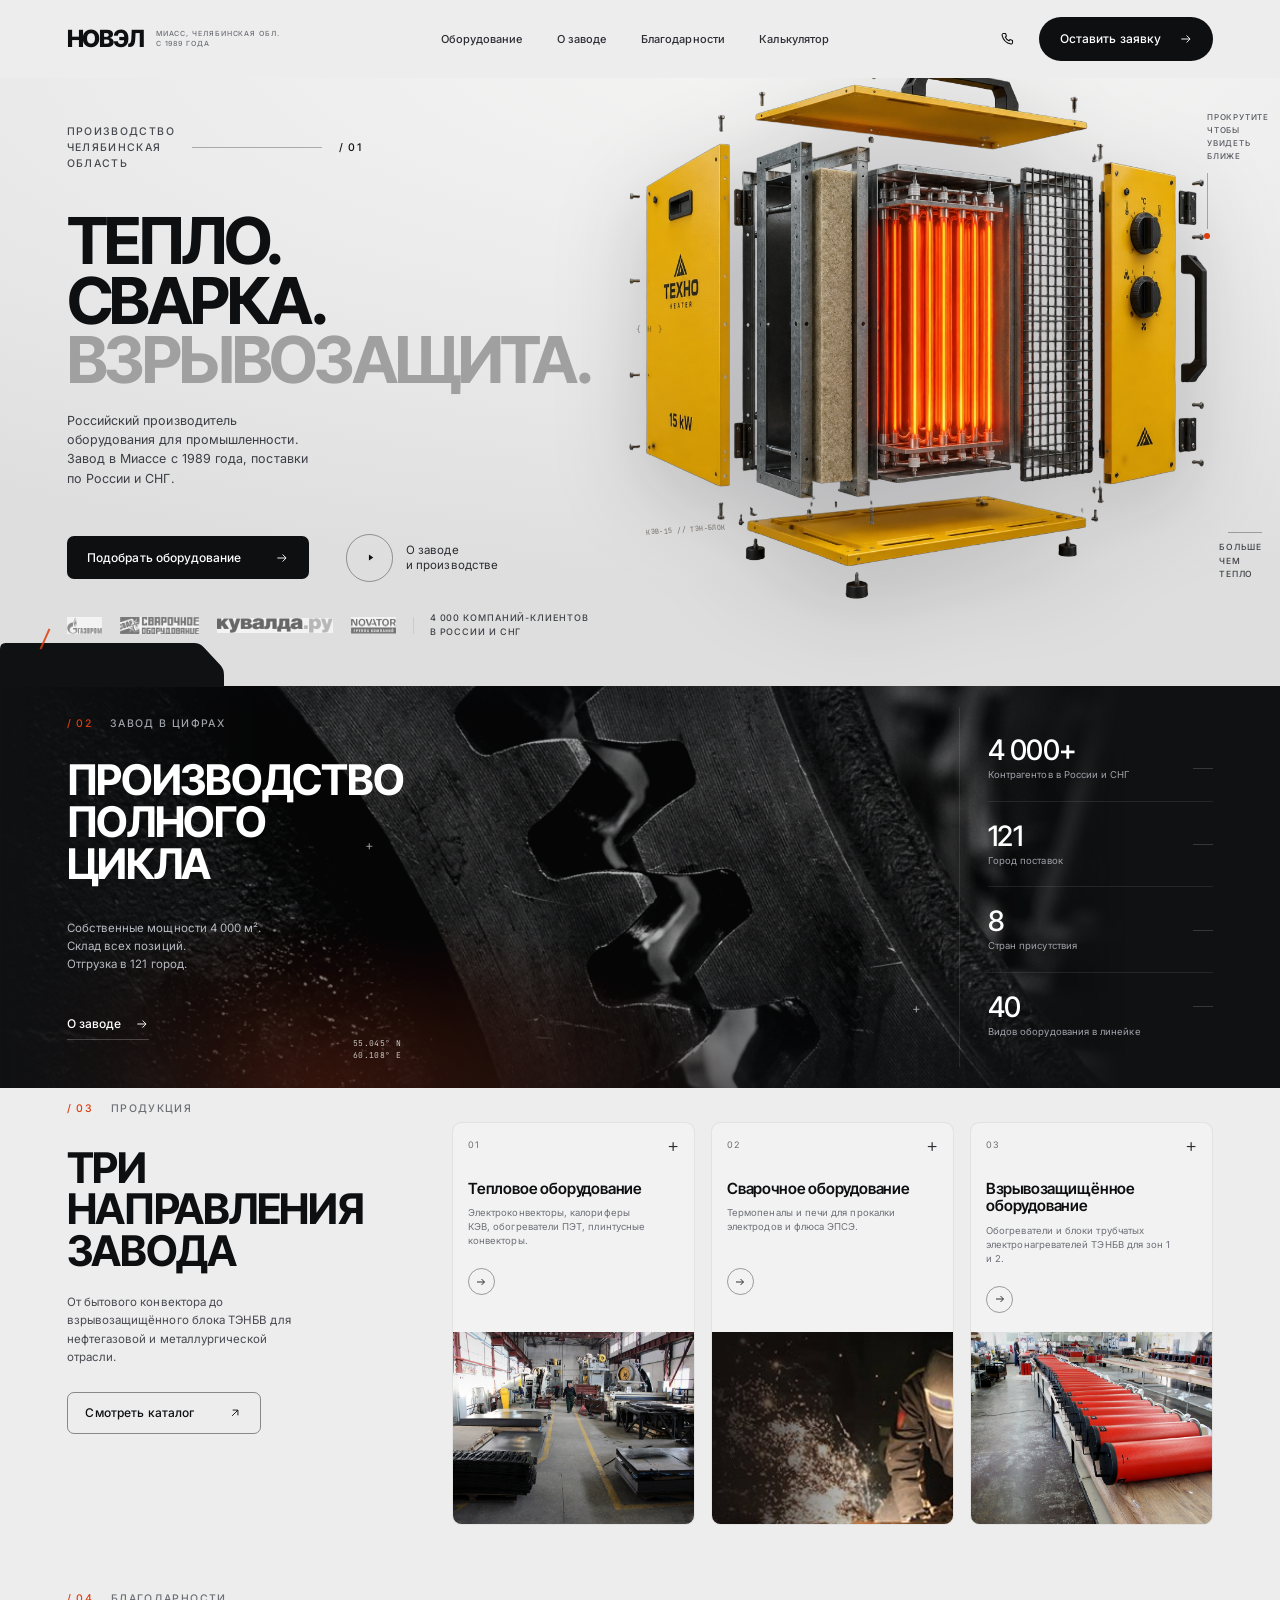
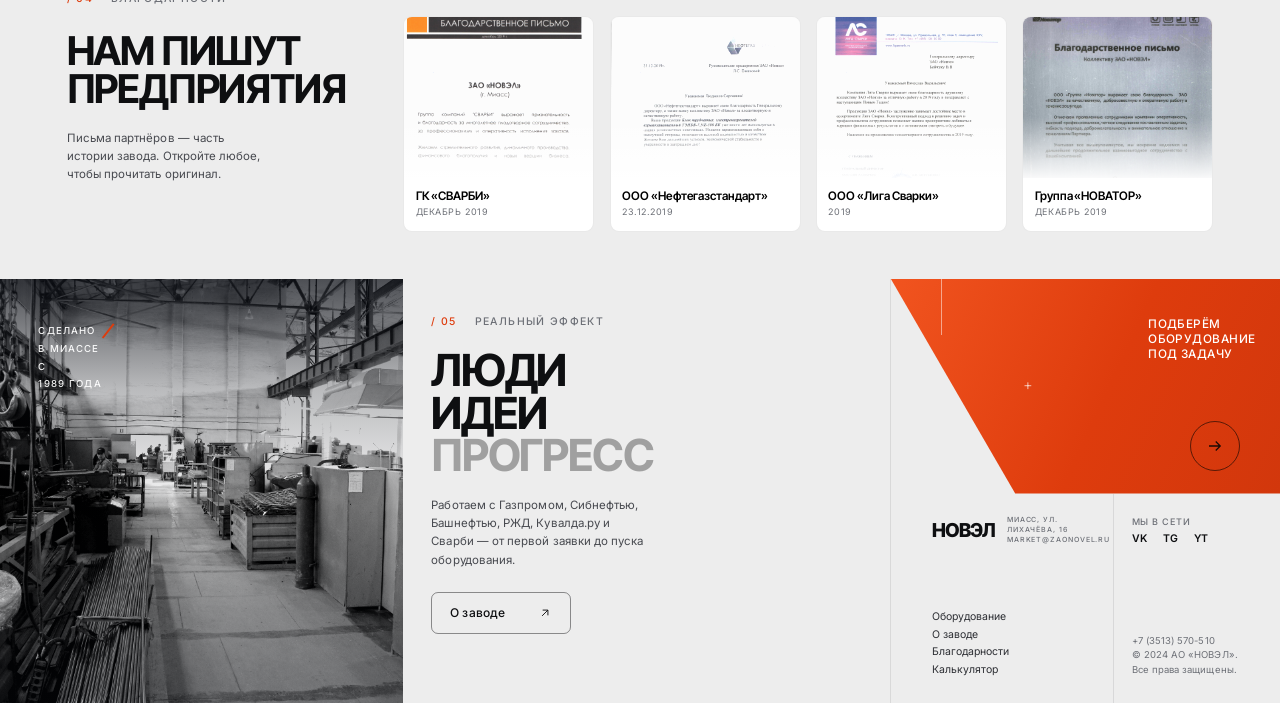
==== index.html @ c4c0f1ee "Редизайн главной страницы АО «НОВЭЛ» по референсу 2 - переверстана главная: герой, полоса «завод в ц" ====
<!DOCTYPE html>
<html lang="ru">
<head>
  <meta charset="UTF-8">
  <meta name="viewport" content="width=device-width, initial-scale=1">
  <title>АО «НОВЭЛ» — завод теплового, сварочного и взрывозащищённого оборудования | Миасс</title>
  <meta name="description" content="АО «НОВЭЛ» — российский производитель промышленного оборудования с 1989 года. Завод в Миассе, Челябинская область: электроконвекторы, калориферы КЭВ, обогреватели ПЭТ, термопеналы, печи ЭПСЭ, взрывозащищённые обогреватели и блоки ТЭНБВ.">
  <meta name="theme-color" content="#EDEDED">
  <link rel="preconnect" href="https://fonts.googleapis.com">
  <link rel="preconnect" href="https://fonts.gstatic.com" crossorigin>
  <link rel="stylesheet" href="assets/css/reset.css">
  <link rel="stylesheet" href="assets/css/index.css">
</head>
<body class="page">

  <a class="skip" href="#main">Перейти к содержанию</a>

  <!-- ============ HEADER ============ -->
  <header class="hdr">
    <div class="hdr__inner shell">
      <a class="brand" href="index.html" aria-label="НОВЭЛ — на главную">
        <span class="brand__mark">НОВЭЛ</span>
        <span class="brand__sub">Миасс, Челябинская обл.<br>с 1989 года</span>
      </a>

      <nav class="hdr__nav" aria-label="Основная навигация">
        <a href="#solutions">Оборудование</a>
        <a href="about.html">О заводе</a>
        <a href="#reviews">Благодарности</a>
        <a href="calc.html">Калькулятор</a>
      </nav>

      <div class="hdr__right">
        <a class="icon-btn" href="tel:+73513570510" aria-label="Позвонить на завод">
          <svg viewBox="0 0 24 24" aria-hidden="true">
            <path d="M6.3 3.6h2.9l1.4 3.7-1.8 1.3a10.6 10.6 0 0 0 5.3 5.3l1.3-1.8 3.7 1.4v2.9a2 2 0 0 1-2.2 2A16.4 16.4 0 0 1 4.3 5.8a2 2 0 0 1 2-2.2Z"/>
          </svg>
        </a>
        <button class="btn btn--dark btn--pill" type="button" data-modal-open>
          <span>Оставить заявку</span>
          <svg class="ico-arrow" viewBox="0 0 24 24" aria-hidden="true"><path d="M4 12h14.5M13 6l6 6-6 6"/></svg>
        </button>
      </div>
    </div>
  </header>

  <main id="main">

    <!-- ============ 01 / HERO ============ -->
    <section class="hero" aria-labelledby="hero-title">
      <div class="hero__inner shell">

        <div class="hero__copy">
          <div class="hero__meta">
            <p class="eyebrow hero__meta-label">Производство<br>Челябинская<br>область</p>
            <span class="hero__meta-rule" aria-hidden="true"></span>
            <span class="idx">/ 01</span>
          </div>

          <h1 class="hero__title" id="hero-title">
            <span class="hero__line">Тепло.</span>
            <span class="hero__line">Сварка.</span>
            <span class="hero__line hero__line--dim">Взрывозащита.</span>
          </h1>

          <p class="hero__lead">
            Российский производитель оборудования для промышленности.
            Завод в Миассе с 1989 года, поставки по России и СНГ.
          </p>

          <div class="hero__actions">
            <button class="btn btn--dark" type="button" data-modal-open>
              <span>Подобрать оборудование</span>
              <svg class="ico-arrow" viewBox="0 0 24 24" aria-hidden="true"><path d="M4 12h14.5M13 6l6 6-6 6"/></svg>
            </button>

            <a class="play" href="about.html">
              <span class="play__circle" aria-hidden="true">
                <svg viewBox="0 0 24 24"><path d="M9.5 7.2 16.4 12l-6.9 4.8Z"/></svg>
              </span>
              <span class="play__label">О заводе<br>и производстве</span>
            </a>
          </div>

          <div class="hero__trust">
            <div class="hero__logos" aria-hidden="true">
              <img src="assets/img/real/logo-gazprom.png" alt="" loading="lazy">
              <img src="assets/img/real/logo-svarbi.png" alt="" loading="lazy">
              <img src="assets/img/real/logo-kuvalda.png" alt="" loading="lazy">
              <img src="assets/img/real/logo-novator.png" alt="" loading="lazy">
            </div>
            <p class="hero__trust-txt">
              4 000 компаний-клиентов<br>в России и СНГ
            </p>
          </div>
        </div>

        <div class="hero__visual">
          <div class="hero__unit">
            <img class="hero__heater" src="assets/img/hero-heater-exploded.png" width="1024" height="1024"
                 alt="Взрыв-схема промышленного электрокалорифера НОВЭЛ: корпус, изоляция, блок ТЭНов и панель управления">
            <span class="hero__tag" aria-hidden="true">КЭВ-15 // ТЭН-БЛОК</span>
            <span class="hero__brace" aria-hidden="true">{ Н }</span>
          </div>
        </div>

      </div>

      <div class="hero__scroll" aria-hidden="true">
        <span class="hero__scroll-txt">Прокрутите<br>чтобы<br>увидеть<br>ближе</span>
        <span class="hero__scroll-line"></span>
        <span class="hero__scroll-dot"></span>
      </div>

      <div class="hero__more" aria-hidden="true">
        <span class="hero__more-rule"></span>
        <span>Больше<br>чем<br>тепло</span>
      </div>
    </section>

    <!-- ============ 02 / FOCUS ============ -->
    <section class="focus" id="focus" aria-labelledby="focus-title">
      <div class="focus__bg" aria-hidden="true"></div>

      <span class="focus__tab" aria-hidden="true">
        <svg viewBox="0 0 240 44" preserveAspectRatio="none">
          <path d="M0 44 V6 Q0 0 6 0 H208 Q214 0 218 4 L236 22 Q240 26 240 32 V44 Z"/>
        </svg>
      </span>

      <span class="focus__blip" aria-hidden="true"></span>

      <div class="focus__grid">
        <div class="focus__copy">
          <p class="kicker">
            <span class="idx idx--accent">/ 02</span>
            <span class="eyebrow eyebrow--dark">Завод в цифрах</span>
          </p>

          <h2 class="focus__title" id="focus-title">
            Производство<br>полного<br>цикла
          </h2>

          <p class="focus__lead">
            Собственные мощности 4 000 м².<br>
            Склад всех позиций.<br>
            Отгрузка в 121 город.
          </p>

          <a class="link-arrow" href="about.html">
            О заводе
            <svg class="ico-arrow" viewBox="0 0 24 24" aria-hidden="true"><path d="M4 12h14.5M13 6l6 6-6 6"/></svg>
          </a>
        </div>

        <div class="focus__stage">
          <span class="focus__coords">55.045° N<br>60.108° E</span>
          <span class="focus__cross focus__cross--a" aria-hidden="true">+</span>
          <span class="focus__cross focus__cross--b" aria-hidden="true">+</span>
        </div>

        <div class="focus__metrics">
          <div class="focus__metric">
            <span class="focus__num">4 000+</span>
            <span class="focus__lbl">Контрагентов в России и СНГ</span>
          </div>
          <div class="focus__metric">
            <span class="focus__num">121</span>
            <span class="focus__lbl">Город поставок</span>
          </div>
          <div class="focus__metric">
            <span class="focus__num">8</span>
            <span class="focus__lbl">Стран присутствия</span>
          </div>
          <div class="focus__metric">
            <span class="focus__num">40</span>
            <span class="focus__lbl">Видов оборудования в линейке</span>
          </div>
        </div>
      </div>
    </section>

    <!-- ============ 03 / SOLUTIONS ============ -->
    <section class="sol" id="solutions" aria-labelledby="sol-title">
      <div class="sol__grid shell">

        <div class="sol__head">
          <p class="kicker">
            <span class="idx idx--accent">/ 03</span>
            <span class="eyebrow">Продукция</span>
          </p>

          <h2 class="sol__title" id="sol-title">
            Три<br>направления<br>завода
          </h2>

          <p class="sol__lead">
            От бытового конвектора до взрывозащищённого блока ТЭНБВ
            для нефтегазовой и металлургической отрасли.
          </p>

          <a class="btn btn--outline" href="https://zaonovel.ru/catalog/" target="_blank" rel="noopener">
            <span>Смотреть каталог</span>
            <svg class="ico-arrow" viewBox="0 0 24 24" aria-hidden="true"><path d="M7 17 17 7M8 7h9v9"/></svg>
          </a>
        </div>

        <div class="sol__cards">

          <article class="card">
            <div class="card__body">
              <div class="card__top">
                <span class="card__num">01</span>
                <span class="card__plus" aria-hidden="true">+</span>
              </div>
              <h3 class="card__title">Тепловое оборудование</h3>
              <p class="card__desc">Электроконвекторы, калориферы КЭВ, обогреватели ПЭТ, плинтусные конвекторы.</p>
              <a class="card__go" href="https://zaonovel.ru/catalog/teplovoe-oborudovanie/" target="_blank" rel="noopener" aria-label="Тепловое оборудование в каталоге">
                <svg viewBox="0 0 24 24" aria-hidden="true"><path d="M4 12h14.5M13 6l6 6-6 6"/></svg>
              </a>
            </div>
            <div class="card__media">
              <img src="assets/img/real/plant-1.jpg" alt="Прессовый участок завода НОВЭЛ" loading="lazy">
            </div>
          </article>

          <article class="card">
            <div class="card__body">
              <div class="card__top">
                <span class="card__num">02</span>
                <span class="card__plus" aria-hidden="true">+</span>
              </div>
              <h3 class="card__title">Сварочное оборудование</h3>
              <p class="card__desc">Термопеналы и печи для прокалки электродов и флюса ЭПСЭ.</p>
              <a class="card__go" href="https://zaonovel.ru/catalog/svarochnoe-oborudovanie/" target="_blank" rel="noopener" aria-label="Сварочное оборудование в каталоге">
                <svg viewBox="0 0 24 24" aria-hidden="true"><path d="M4 12h14.5M13 6l6 6-6 6"/></svg>
              </a>
            </div>
            <div class="card__media">
              <img src="assets/img/real/cat-svarka.jpg" alt="Сварщик за работой — оборудование НОВЭЛ для сварочных участков" loading="lazy">
            </div>
          </article>

          <article class="card">
            <div class="card__body">
              <div class="card__top">
                <span class="card__num">03</span>
                <span class="card__plus" aria-hidden="true">+</span>
              </div>
              <h3 class="card__title">Взрывозащищённое оборудование</h3>
              <p class="card__desc">Обогреватели и блоки трубчатых электронагревателей ТЭНБВ для зон 1 и 2.</p>
              <a class="card__go" href="https://zaonovel.ru/catalog/vzryvozashchishchennoe-oborudovanie/" target="_blank" rel="noopener" aria-label="Взрывозащищённое оборудование в каталоге">
                <svg viewBox="0 0 24 24" aria-hidden="true"><path d="M4 12h14.5M13 6l6 6-6 6"/></svg>
              </a>
            </div>
            <div class="card__media">
              <img src="assets/img/real/plant-3.jpg" alt="Взрывозащищённые обогреватели НОВЭЛ на сборочном участке" loading="lazy">
            </div>
          </article>

        </div>
      </div>
    </section>

    <!-- ============ 04 / REVIEWS ============ -->
    <section class="rev" id="reviews" aria-labelledby="rev-title">
      <div class="rev__grid shell">

        <div class="rev__head">
          <p class="kicker">
            <span class="idx idx--accent">/ 04</span>
            <span class="eyebrow">Благодарности</span>
          </p>

          <h2 class="rev__title" id="rev-title">
            Нам пишут<br>предприятия
          </h2>

          <p class="rev__lead">
            Письма партнёров — часть истории завода.
            Откройте любое, чтобы прочитать оригинал.
          </p>
        </div>

        <div class="rev__list">

          <button class="letter" type="button"
                  data-lightbox="assets/img/real/letter-1.jpg"
                  data-caption="ГК «СВАРБИ» · декабрь 2019">
            <span class="letter__media">
              <img src="assets/img/real/letter-1.jpg" alt="Благодарственное письмо ГК «СВАРБИ» заводу НОВЭЛ" loading="lazy">
            </span>
            <span class="letter__cap">
              <span class="letter__org">ГК «СВАРБИ»</span>
              <span class="letter__date">декабрь 2019</span>
            </span>
          </button>

          <button class="letter" type="button"
                  data-lightbox="assets/img/real/letter-2.jpg"
                  data-caption="ООО «Нефтегазстандарт» · 23.12.2019">
            <span class="letter__media">
              <img src="assets/img/real/letter-2.jpg" alt="Благодарственное письмо ООО «Нефтегазстандарт» заводу НОВЭЛ" loading="lazy">
            </span>
            <span class="letter__cap">
              <span class="letter__org">ООО «Нефтегазстандарт»</span>
              <span class="letter__date">23.12.2019</span>
            </span>
          </button>

          <button class="letter" type="button"
                  data-lightbox="assets/img/real/letter-3.jpg"
                  data-caption="ООО «Лига Сварки» · 2019">
            <span class="letter__media">
              <img src="assets/img/real/letter-3.jpg" alt="Благодарственное письмо ООО «Лига Сварки» заводу НОВЭЛ" loading="lazy">
            </span>
            <span class="letter__cap">
              <span class="letter__org">ООО «Лига Сварки»</span>
              <span class="letter__date">2019</span>
            </span>
          </button>

          <button class="letter" type="button"
                  data-lightbox="assets/img/real/letter-4.jpg"
                  data-caption="Группа «НОВАТОР» · декабрь 2019">
            <span class="letter__media">
              <img src="assets/img/real/letter-4.jpg" alt="Благодарственное письмо группы «НОВАТОР» заводу НОВЭЛ" loading="lazy">
            </span>
            <span class="letter__cap">
              <span class="letter__org">Группа «НОВАТОР»</span>
              <span class="letter__date">декабрь 2019</span>
            </span>
          </button>

        </div>
      </div>
    </section>

    <!-- ============ 05 / CLOSING + FOOTER ============ -->
    <section class="close" id="contacts" aria-labelledby="close-title">
      <div class="close__grid">

        <figure class="close__media">
          <img src="assets/img/real/plant-5.jpg" alt="Производственный цех завода НОВЭЛ в Миассе" loading="lazy">
          <figcaption class="close__cap">
            <span class="close__cap-l1">Сделано</span><br>
            в Миассе<br>
            с<br>
            1989 года
          </figcaption>
        </figure>

        <div class="close__cta">
          <p class="kicker">
            <span class="idx idx--accent">/ 05</span>
            <span class="eyebrow">Реальный эффект</span>
          </p>

          <h2 class="close__title" id="close-title">
            Люди<br>идеи<br><span class="is-dim">прогресс</span>
          </h2>

          <p class="close__lead">
            Работаем с Газпромом, Сибнефтью, Башнефтью,
            РЖД, Кувалда.ру и Сварби — от первой заявки
            до пуска оборудования.
          </p>

          <a class="btn btn--outline" href="about.html">
            <span>О заводе</span>
            <svg class="ico-arrow" viewBox="0 0 24 24" aria-hidden="true"><path d="M7 17 17 7M8 7h9v9"/></svg>
          </a>
        </div>

        <div class="close__side">
          <div class="close__red">
            <span class="close__hair" aria-hidden="true"></span>
            <span class="close__cross" aria-hidden="true">+</span>
            <p class="close__red-title">Подберём<br>оборудование<br>под задачу</p>
            <button class="close__red-btn" type="button" data-modal-open aria-label="Оставить заявку">
              <svg viewBox="0 0 24 24" aria-hidden="true"><path d="M4 12h14.5M13 6l6 6-6 6"/></svg>
            </button>
          </div>

          <footer class="foot">
            <div class="foot__brand">
              <a class="brand brand--foot" href="index.html">
                <span class="brand__mark">НОВЭЛ</span>
                <span class="brand__sub">Миасс, ул. Лихачёва, 16<br>market@zaonovel.ru</span>
              </a>
              <nav class="foot__nav" aria-label="Навигация в подвале">
                <a href="#solutions">Оборудование</a>
                <a href="about.html">О заводе</a>
                <a href="#reviews">Благодарности</a>
                <a href="calc.html">Калькулятор</a>
              </nav>
            </div>

            <div class="foot__side">
              <div>
                <p class="foot__label">Мы в сети</p>
                <div class="foot__socials">
                  <a href="https://vk.com" target="_blank" rel="noopener">VK</a>
                  <a href="https://t.me" target="_blank" rel="noopener">TG</a>
                  <a href="https://youtube.com" target="_blank" rel="noopener">YT</a>
                </div>
              </div>
              <p class="foot__copy">
                <a href="tel:+73513570510">+7 (3513) 570-510</a><br>
                © 2024 АО «НОВЭЛ».<br>Все права защищены.
              </p>
            </div>
          </footer>
        </div>

      </div>
    </section>

  </main>

  <!-- ============ ЗАЯВКА ============ -->
  <div class="modal" id="modal" role="dialog" aria-modal="true" aria-labelledby="modal-title" hidden>
    <div class="modal__backdrop" data-modal-close></div>

    <div class="modal__box" role="document">
      <button class="modal__close" type="button" data-modal-close aria-label="Закрыть">
        <svg viewBox="0 0 24 24" aria-hidden="true"><path d="M6 6l12 12M18 6 6 18"/></svg>
      </button>

      <div class="modal__head">
        <p class="kicker">
          <span class="idx idx--accent">/ 06</span>
          <span class="eyebrow">Заявка</span>
        </p>
        <h2 class="modal__title" id="modal-title">Расчёт под вашу задачу</h2>
        <p class="modal__desc">Инженер завода свяжется с вами в течение рабочего дня и согласует спецификацию.</p>
      </div>

      <form class="modal__form" id="leadForm" action="https://formspree.io/f/xbjngpzp" method="POST">
        <label class="field">
          <span class="field__lbl">Имя *</span>
          <input class="field__input" type="text" name="name" placeholder="Константин" required>
        </label>

        <label class="field">
          <span class="field__lbl">Телефон *</span>
          <input class="field__input" type="tel" name="phone" placeholder="+7 (___) ___-__-__" required>
        </label>

        <label class="field">
          <span class="field__lbl">Организация</span>
          <input class="field__input" type="text" name="company" placeholder="ООО «ПромКомплект»">
        </label>

        <label class="field field--wide">
          <span class="field__lbl">Задача</span>
          <textarea class="field__input" name="message" rows="2" placeholder="Маркировка, мощность, условия эксплуатации"></textarea>
        </label>

        <div class="modal__foot">
          <button class="btn btn--dark" type="submit">
            <span>Отправить заявку</span>
            <svg class="ico-arrow" viewBox="0 0 24 24" aria-hidden="true"><path d="M4 12h14.5M13 6l6 6-6 6"/></svg>
          </button>
          <p class="modal__note">Нажимая кнопку, вы соглашаетесь с обработкой персональных данных.</p>
        </div>
      </form>
    </div>
  </div>

  <!-- ============ ПРОСМОТР ПИСЬМА ============ -->
  <div class="lightbox" id="lightbox" role="dialog" aria-modal="true" aria-label="Благодарственное письмо" hidden>
    <div class="lightbox__backdrop" data-lightbox-close></div>
    <figure class="lightbox__box">
      <button class="lightbox__close" type="button" data-lightbox-close aria-label="Закрыть">
        <svg viewBox="0 0 24 24" aria-hidden="true"><path d="M6 6l12 12M18 6 6 18"/></svg>
      </button>
      <img class="lightbox__img" id="lightboxImg" src="" alt="Благодарственное письмо заводу НОВЭЛ">
      <figcaption class="lightbox__cap" id="lightboxCap"></figcaption>
    </figure>
  </div>

  <script src="assets/js/home.js" defer></script>
</body>
</html>
---- assets/css/index.css ----
@import url('https://fonts.googleapis.com/css2?family=Inter+Tight:wght@400;500;600;700;800&family=Inter:wght@400;500;600&family=JetBrains+Mono:wght@400;500&display=swap');

/* ============================================================
   НОВЭЛ — главная страница
   Визуальная система по референсу 2 (ASC Technology Solutions):
   светлый лист #EDEDED, чёрные архитектурные заголовки,
   алый #DE3C0D, тёмная полоса фокуса, тросы через первый экран.
   ============================================================ */

:root {
  /* Поверхности */
  --paper: #EDEDED;
  --paper-2: #E4E4E4;
  --card: #F7F7F7;
  --dark: #101113;
  --dark-2: #16181C;
  --white: #FFFFFF;

  /* Чернила и акцент */
  --ink: #0E0F11;
  --ink-2: #2C2E33;
  --ink-3: #47494F;
  --accent: #DE3C0D;
  --accent-2: #F1541F;

  --muted: #6D7077;
  --muted-2: #9C9FA5;
  --dim: #A0A0A0;

  /* Линии */
  --line: rgba(14, 15, 17, 0.16);
  --line-soft: rgba(14, 15, 17, 0.09);
  --line-dark: rgba(255, 255, 255, 0.16);
  --line-dark-soft: rgba(255, 255, 255, 0.09);

  /* Шрифты */
  --f-display: 'Inter Tight', 'Inter', system-ui, sans-serif;
  --f-body: 'Inter', system-ui, sans-serif;
  --f-mono: 'JetBrains Mono', ui-monospace, monospace;

  /* Сетка */
  --pad: clamp(18px, 5.2vw, 88px);
  --hdr-h: clamp(64px, 6.1vw, 92px);
  --ease: cubic-bezier(0.22, 0.8, 0.24, 1);
}

/* ---------- База ---------- */
html {
  -webkit-text-size-adjust: 100%;
  scroll-behavior: smooth;
}

body.page {
  background: var(--paper);
  color: var(--ink);
  font-family: var(--f-body);
  font-size: clamp(13px, 0.95vw, 14.5px);
  line-height: 1.5;
  letter-spacing: 0.005em;
  -webkit-font-smoothing: antialiased;
  -moz-osx-font-smoothing: grayscale;
  overflow-x: hidden;
}

::selection {
  background: var(--accent);
  color: #fff;
}

.shell {
  width: 100%;
  padding-inline: var(--pad);
}

.skip {
  position: absolute;
  left: -9999px;
  top: 0;
  background: var(--ink);
  color: #fff;
  padding: 10px 16px;
  z-index: 999;
}

.skip:focus {
  left: 8px;
  top: 8px;
}

:focus-visible {
  outline: 2px solid var(--accent);
  outline-offset: 3px;
}

/* ---------- Типографика ---------- */
.eyebrow {
  font-family: var(--f-body);
  font-size: clamp(10px, 0.82vw, 12px);
  font-weight: 500;
  letter-spacing: 0.13em;
  text-transform: uppercase;
  line-height: 1.5;
  color: var(--muted);
}

.eyebrow--dark {
  color: #9EA2A9;
}

.idx {
  font-family: var(--f-body);
  font-size: clamp(10px, 0.82vw, 12px);
  font-weight: 500;
  letter-spacing: 0.13em;
  color: var(--ink);
}

.idx--accent {
  color: var(--accent);
}

.kicker {
  display: flex;
  align-items: baseline;
  gap: clamp(10px, 1.4vw, 22px);
}

.is-dim {
  color: var(--dim);
}

/* Стрелки и иконки */
.ico-arrow {
  width: 14px;
  height: 14px;
  fill: none;
  stroke: currentColor;
  stroke-width: 1.6;
  stroke-linecap: butt;
  stroke-linejoin: miter;
  flex: none;
  transition: transform 0.4s var(--ease);
}

/* ---------- Кнопки ---------- */
.btn {
  display: inline-flex;
  align-items: center;
  justify-content: space-between;
  gap: clamp(16px, 2.6vw, 44px);
  padding: clamp(13px, 1.06vw, 16px) clamp(17px, 1.5vw, 23px);
  font-family: var(--f-body);
  font-size: clamp(12px, 0.88vw, 13px);
  font-weight: 500;
  letter-spacing: 0.01em;
  line-height: 1;
  border-radius: 7px;
  border: 1px solid transparent;
  background: transparent;
  color: var(--ink);
  cursor: pointer;
  text-align: left;
  transition: background-color 0.3s var(--ease), color 0.3s var(--ease),
              border-color 0.3s var(--ease);
}

.btn--dark {
  background: var(--ink);
  color: #fff;
}

.btn--dark:hover {
  background: var(--accent);
}

.btn--dark:hover .ico-arrow,
.btn--outline:hover .ico-arrow {
  transform: translateX(4px);
}

.btn--pill {
  border-radius: 999px;
  gap: clamp(12px, 1.4vw, 22px);
}

.btn--outline {
  border-color: rgba(14, 15, 17, 0.45);
  border-radius: 7px;
  padding: clamp(12px, 1vw, 15px) clamp(16px, 1.4vw, 21px);
}

.btn--outline:hover {
  background: var(--ink);
  border-color: var(--ink);
  color: #fff;
}

.btn--outline:hover .ico-arrow {
  transform: translate(3px, -3px);
}

.link-arrow {
  display: inline-flex;
  align-items: center;
  gap: 14px;
  font-size: clamp(12px, 0.88vw, 13px);
  font-weight: 500;
  color: #fff;
  border-bottom: 1px solid rgba(255, 255, 255, 0.22);
  padding-bottom: 6px;
  transition: border-color 0.3s var(--ease);
}

.link-arrow:hover {
  border-color: #fff;
}

.link-arrow:hover .ico-arrow {
  transform: translateX(4px);
}

/* ============================================================
   HEADER
   ============================================================ */
.hdr {
  position: relative;
  z-index: 40;
  height: var(--hdr-h);
  display: flex;
  align-items: center;
}

.hdr__inner {
  display: flex;
  align-items: center;
  justify-content: space-between;
  gap: 24px;
}

.brand {
  display: flex;
  align-items: center;
  gap: clamp(10px, 0.9vw, 14px);
  flex: none;
}

.brand__mark {
  font-family: var(--f-display);
  font-weight: 800;
  font-size: clamp(21px, 1.85vw, 27px);
  letter-spacing: -0.045em;
  line-height: 0.85;
  color: var(--ink);
}

.brand__sub {
  font-size: clamp(7px, 0.55vw, 8px);
  font-weight: 500;
  letter-spacing: 0.13em;
  line-height: 1.4;
  text-transform: uppercase;
  color: var(--muted);
  max-width: 152px;
}

.hdr__nav {
  display: flex;
  align-items: center;
  gap: clamp(16px, 2.7vw, 40px);
  font-size: clamp(11px, 0.83vw, 12.5px);
  font-weight: 500;
  color: var(--ink-2);
  letter-spacing: 0.005em;
}

.hdr__nav a {
  position: relative;
  padding-block: 6px;
}

.hdr__nav a::after {
  content: '';
  position: absolute;
  left: 0;
  right: 0;
  bottom: 0;
  height: 1px;
  background: var(--ink);
  transform: scaleX(0);
  transform-origin: left;
  transition: transform 0.4s var(--ease);
}

.hdr__nav a:hover::after {
  transform: scaleX(1);
}

.hdr__right {
  display: flex;
  align-items: center;
  gap: clamp(10px, 1.2vw, 18px);
  flex: none;
}

.icon-btn {
  width: 34px;
  height: 34px;
  display: grid;
  place-items: center;
  border-radius: 50%;
  color: var(--ink);
  transition: background-color 0.3s var(--ease);
}

.icon-btn:hover {
  background: rgba(14, 15, 17, 0.06);
}

.icon-btn svg {
  width: 17px;
  height: 17px;
  fill: none;
  stroke: currentColor;
  stroke-width: 1.5;
  stroke-linejoin: round;
}

/* ============================================================
   01 / HERO
   ============================================================ */
.hero {
  position: relative;
  isolation: isolate;
  overflow: hidden;
  padding-bottom: clamp(28px, 3.6vw, 56px);
  background:
    radial-gradient(120% 92% at 66% -8%, #F5F5F4 0%, #EFEFEF 34%, #E7E7E7 68%, #DEDEDE 100%);
}

.hero__inner {
  position: relative;
  display: grid;
  grid-template-columns: minmax(0, 1.08fr) minmax(0, 0.92fr);
  align-items: start;
  z-index: 2;
}

/* — копирайт — */
.hero__copy {
  position: relative;
  z-index: 5;
  padding-top: clamp(22px, 3.6vw, 56px);
}

.hero__meta {
  display: flex;
  align-items: center;
  gap: clamp(12px, 1.3vw, 20px);
}

.hero__meta-label {
  color: var(--ink-3);
}

.hero__meta-rule {
  display: block;
  width: clamp(70px, 10.2vw, 152px);
  height: 1px;
  background: rgba(14, 15, 17, 0.3);
}

.hero__title {
  margin-top: clamp(20px, 3.1vw, 48px);
  font-family: var(--f-display);
  font-weight: 700;
  font-size: clamp(31px, 5.05vw, 76px);
  line-height: 0.92;
  letter-spacing: -0.05em;
  text-transform: uppercase;
  color: var(--ink);
}

.hero__line {
  display: block;
  white-space: nowrap;
}

.hero__line--dim {
  color: var(--dim);
}

.hero__lead {
  margin-top: clamp(14px, 1.65vw, 26px);
  max-width: 32ch;
  font-size: clamp(12.5px, 0.92vw, 14px);
  line-height: 1.55;
  color: #3B3E44;
}

.hero__actions {
  margin-top: clamp(22px, 3.6vw, 55px);
  display: flex;
  align-items: center;
  gap: clamp(18px, 2.9vw, 44px);
  flex-wrap: wrap;
}

.play {
  display: flex;
  align-items: center;
  gap: clamp(10px, 1vw, 15px);
  font-size: clamp(11.5px, 0.85vw, 12.5px);
  line-height: 1.3;
  color: #2A2C31;
}

.play__circle {
  width: clamp(42px, 3.7vw, 55px);
  height: clamp(42px, 3.7vw, 55px);
  border-radius: 50%;
  border: 1px solid rgba(14, 15, 17, 0.38);
  display: grid;
  place-items: center;
  transition: background-color 0.3s var(--ease), border-color 0.3s var(--ease);
}

.play__circle svg {
  width: 15px;
  height: 15px;
  fill: var(--ink);
  stroke: none;
  margin-left: 2px;
  transition: fill 0.3s var(--ease);
}

.play:hover .play__circle {
  background: var(--ink);
  border-color: var(--ink);
}

.play:hover .play__circle svg {
  fill: #fff;
}

.hero__trust {
  margin-top: clamp(16px, 2.3vw, 35px);
  display: flex;
  align-items: center;
  gap: clamp(12px, 1.2vw, 18px);
}

.hero__logos {
  display: flex;
  align-items: center;
  gap: clamp(10px, 1.4vw, 22px);
  padding-right: clamp(10px, 1.4vw, 20px);
  border-right: 1px solid var(--line-soft);
}

.hero__logos img {
  height: clamp(14px, 1.35vw, 21px);
  width: auto;
  max-width: 116px;
  object-fit: contain;
  object-position: left center;
  filter: grayscale(1) contrast(1.12);
  opacity: 0.66;
  transition: opacity 0.3s var(--ease);
}

.hero__trust:hover .hero__logos img {
  opacity: 0.85;
}

.hero__trust-txt {
  font-size: clamp(9px, 0.68vw, 10.5px);
  font-weight: 500;
  letter-spacing: 0.1em;
  line-height: 1.6;
  text-transform: uppercase;
  color: #3F4247;
}

/* — визуал — */
.hero__visual {
  position: relative;
  z-index: 2;
  display: flex;
  justify-content: flex-end;
}

.hero__unit {
  position: relative;
  flex: none;
  width: min(112%, 700px);
  margin-top: clamp(-38px, -2.6vw, -12px);
  margin-right: 0;
}

.hero__heater {
  width: 100%;
  height: auto;
  filter: drop-shadow(0 26px 44px rgba(22, 24, 30, 0.22));
}

.hero__tag {
  position: absolute;
  left: 4%;
  bottom: 17%;
  transform: rotate(-4deg);
  font-family: var(--f-mono);
  font-size: clamp(7px, 0.55vw, 8.5px);
  letter-spacing: 0.06em;
  color: rgba(38, 26, 12, 0.55);
  white-space: nowrap;
}

.hero__brace {
  position: absolute;
  left: 2.2%;
  top: 47%;
  font-family: var(--f-mono);
  font-size: clamp(8px, 0.62vw, 9.5px);
  letter-spacing: 0.08em;
  color: rgba(38, 26, 12, 0.45);
}

/* — боковые подписи — */
.hero__scroll {
  position: absolute;
  right: clamp(8px, 1.4vw, 26px);
  top: clamp(18px, 2.6vw, 40px);
  z-index: 6;
  font-size: clamp(8px, 0.62vw, 9.5px);
  font-weight: 500;
  letter-spacing: 0.1em;
  line-height: 1.6;
  text-transform: uppercase;
  color: #585B61;
}

.hero__scroll-txt {
  display: block;
  max-width: 11ch;
}

.hero__scroll-line {
  display: block;
  width: 1px;
  height: clamp(28px, 4.4vw, 62px);
  margin-top: 10px;
  background: rgba(14, 15, 17, 0.3);
}

.hero__scroll-dot {
  display: block;
  width: 6px;
  height: 6px;
  margin-left: -3px;
  margin-top: 4px;
  border-radius: 50%;
  background: var(--accent);
}

.hero__more {
  position: absolute;
  right: clamp(8px, 1.4vw, 26px);
  bottom: clamp(46px, 8.2vw, 120px);
  z-index: 6;
  font-size: clamp(8.5px, 0.66vw, 10px);
  font-weight: 500;
  letter-spacing: 0.1em;
  line-height: 1.55;
  text-transform: uppercase;
  color: #3F4247;
}

.hero__more-rule {
  display: block;
  width: 34px;
  height: 1px;
  margin-bottom: 8px;
  margin-left: auto;
  background: rgba(14, 15, 17, 0.32);
}

/* ============================================================
   02 / FOCUS — тёмная полоса с фото-заливкой
   ============================================================ */
.focus {
  position: relative;
  z-index: 3;
  background: var(--dark);
  color: #fff;
}

/* Фотография — не вставленная картинка, а фоновая заливка полосы:
   растворяется в тёмном к левому и правому краю. */
.focus__bg {
  position: absolute;
  inset: 0;
  background: url("../img/gear-macro.jpg") 52% 50% / cover no-repeat;
  opacity: 0.66;
  filter: brightness(1.18) contrast(1.06);
  -webkit-mask-image: linear-gradient(90deg, transparent 0%, #000 20%, #000 74%, transparent 88%);
  mask-image: linear-gradient(90deg, transparent 0%, #000 20%, #000 74%, transparent 88%);
}

.focus__bg::after {
  content: '';
  position: absolute;
  inset: 0;
  background:
    radial-gradient(44% 58% at 26% 98%, rgba(222, 60, 13, 0.24), transparent 72%),
    linear-gradient(180deg, rgba(16, 17, 19, 0.42) 0%, transparent 26%, transparent 68%, rgba(16, 17, 19, 0.6) 100%);
}

/* Язычок полосы: срез под 45° со скруглёнными стыками */
.focus__tab {
  position: absolute;
  left: 0;
  top: -43px;
  display: block;
  z-index: 2;
  width: clamp(160px, 17.5vw, 262px);
  height: 44px;
}

.focus__tab svg {
  display: block;
  width: 100%;
  height: 100%;
}

.focus__tab path {
  fill: var(--dark);
}

.focus__blip {
  position: absolute;
  left: clamp(28px, 3.4vw, 52px);
  top: -58px;
  width: 2px;
  height: 22px;
  background: var(--accent);
  transform: rotate(24deg);
  opacity: 0.85;
  z-index: 2;
}

.focus__grid {
  position: relative;
  z-index: 1;
  display: grid;
  grid-template-columns: clamp(250px, 28%, 420px) minmax(0, 1fr) clamp(220px, 21%, 320px);
  padding-right: var(--pad);
  min-height: clamp(380px, 31.4vw, 470px);
}

.focus__copy {
  padding: clamp(22px, 2.35vw, 36px) clamp(20px, 2.2vw, 34px) clamp(22px, 2.6vw, 40px) var(--pad);
  display: flex;
  flex-direction: column;
  align-items: flex-start;
}

.focus__title {
  margin-top: clamp(14px, 2.1vw, 32px);
  font-family: var(--f-display);
  font-weight: 700;
  font-size: clamp(26px, 3.3vw, 50px);
  line-height: 1;
  letter-spacing: -0.03em;
  text-transform: uppercase;
}

.focus__lead {
  margin-top: clamp(16px, 2.6vw, 40px);
  font-size: clamp(11.5px, 0.85vw, 13px);
  line-height: 1.6;
  color: #B7BBC2;
}

.focus__copy .link-arrow {
  margin-top: clamp(20px, 3.2vw, 48px);
}

/* средняя колонка — зона фотографии с техническими метками */
.focus__stage {
  position: relative;
  min-height: 100%;
}

.focus__coords {
  position: absolute;
  left: clamp(6px, 1vw, 16px);
  bottom: clamp(16px, 2vw, 30px);
  font-family: var(--f-mono);
  font-size: clamp(8px, 0.62vw, 9.5px);
  line-height: 1.6;
  letter-spacing: 0.06em;
  color: rgba(255, 255, 255, 0.75);
}

.focus__cross {
  position: absolute;
  font-size: 13px;
  line-height: 1;
  color: rgba(255, 255, 255, 0.55);
}

.focus__cross--a {
  left: 4%;
  top: 38%;
}

.focus__cross--b {
  right: 6%;
  bottom: 18%;
}

.focus__metrics {
  padding: clamp(18px, 2.2vw, 34px) 0 clamp(18px, 2.2vw, 34px) clamp(18px, 2.2vw, 34px);
  border-left: 1px solid var(--line-dark-soft);
  align-self: center;
  width: 100%;
}

.focus__metric {
  position: relative;
  display: flex;
  flex-direction: column;
  gap: 2px;
  padding-block: clamp(11px, 1.5vw, 23px);
  border-top: 1px solid var(--line-dark-soft);
}

.focus__metric:first-child {
  border-top: 0;
  padding-top: 0;
}

.focus__metric:last-child {
  padding-bottom: 0;
}

.focus__metric::after {
  content: '';
  position: absolute;
  right: 0;
  top: 50%;
  width: clamp(14px, 1.6vw, 24px);
  height: 1px;
  background: var(--line-dark);
}

.focus__num {
  font-family: var(--f-display);
  font-size: clamp(21px, 2.2vw, 33px);
  font-weight: 500;
  letter-spacing: -0.02em;
  line-height: 1.1;
}

.focus__lbl {
  font-size: clamp(9.5px, 0.73vw, 11px);
  line-height: 1.4;
  color: #9EA2A9;
}

/* ============================================================
   03 / SOLUTIONS
   ============================================================ */
.sol {
  background: var(--paper);
  padding-block: clamp(8px, 1vw, 15px) clamp(20px, 2.2vw, 34px);
}

.sol__grid {
  display: grid;
  grid-template-columns: minmax(0, 30%) minmax(0, 1fr);
  gap: clamp(20px, 3.2vw, 48px);
  align-items: start;
}

.sol__head {
  display: flex;
  flex-direction: column;
  align-items: flex-start;
}

.sol__title {
  margin-top: clamp(18px, 2.4vw, 37px);
  font-family: var(--f-display);
  font-weight: 700;
  font-size: clamp(26px, 3.3vw, 50px);
  line-height: 0.98;
  letter-spacing: -0.03em;
  text-transform: uppercase;
}

.sol__lead {
  margin-top: clamp(14px, 1.7vw, 26px);
  max-width: 33ch;
  font-size: clamp(11.5px, 0.85vw, 13px);
  line-height: 1.6;
  color: var(--ink-3);
}

.sol__head .btn {
  margin-top: clamp(16px, 2vw, 30px);
}

.sol__cards {
  display: grid;
  grid-template-columns: repeat(3, minmax(0, 1fr));
  gap: clamp(10px, 1.2vw, 18px);
  padding-top: clamp(11px, 1.65vw, 25px);
}

.card {
  display: flex;
  flex-direction: column;
  min-height: clamp(330px, 26vw, 392px);
  background: #F2F2F2;
  border: 1px solid rgba(14, 15, 17, 0.07);
  border-radius: clamp(8px, 0.75vw, 11px);
  overflow: hidden;
  transition: border-color 0.35s var(--ease), background-color 0.35s var(--ease);
}

.card:hover {
  background: #F6F6F6;
  border-color: rgba(14, 15, 17, 0.22);
}

.card__body {
  display: flex;
  flex-direction: column;
  align-items: flex-start;
  flex: 1;
  padding: clamp(12px, 1.2vw, 18px) clamp(12px, 1.2vw, 18px) clamp(14px, 1.5vw, 24px);
}

.card__top {
  display: flex;
  align-items: flex-start;
  justify-content: space-between;
  width: 100%;
}

.card__num {
  font-size: clamp(9px, 0.68vw, 10.5px);
  letter-spacing: 0.1em;
  color: var(--muted);
}

.card__plus {
  font-size: clamp(16px, 1.5vw, 22px);
  font-weight: 300;
  line-height: 1;
  color: var(--ink-2);
  margin-top: -2px;
}

.card__title {
  margin-top: clamp(16px, 1.9vw, 29px);
  font-family: var(--f-display);
  font-size: clamp(14px, 1.2vw, 17.5px);
  font-weight: 600;
  line-height: 1.16;
  letter-spacing: -0.012em;
  max-width: 92%;
}

.card__desc {
  margin-top: clamp(6px, 0.7vw, 10px);
  min-height: 4.35em;          /* три строки — стрелки и фото во всех карточках на одной линии */
  font-size: clamp(9.5px, 0.72vw, 11px);
  line-height: 1.45;
  color: var(--muted);
  max-width: 88%;
}

.card__go {
  width: clamp(26px, 2.1vw, 31px);
  height: clamp(26px, 2.1vw, 31px);
  margin-top: clamp(14px, 1.6vw, 24px);
  border: 1px solid rgba(14, 15, 17, 0.38);
  border-radius: 50%;
  display: grid;
  place-items: center;
  color: var(--ink);
  transition: background-color 0.3s var(--ease), border-color 0.3s var(--ease), color 0.3s var(--ease);
}

.card__go svg {
  width: 12px;
  height: 12px;
  fill: none;
  stroke: currentColor;
  stroke-width: 1.7;
}

.card:hover .card__go {
  background: var(--accent);
  border-color: var(--accent);
  color: #fff;
}

.card__media {
  position: relative;
  height: clamp(150px, 15vw, 218px);
  margin-top: auto;
  overflow: hidden;
}

.card__media::after {
  content: '';
  position: absolute;
  inset: 0;
  background: linear-gradient(180deg, rgba(10, 11, 13, 0.12) 0%, transparent 34%);
  pointer-events: none;
}

.card__media img {
  width: 100%;
  height: 100%;
  object-fit: cover;
  transform: scale(1.01);
  transition: transform 0.8s var(--ease);
}

.card:hover .card__media img {
  transform: scale(1.055);
}

/* ============================================================
   04 / REVIEWS — благодарственные письма
   ============================================================ */
.rev {
  position: relative;
  background: var(--paper);
  padding-block: clamp(26px, 3vw, 46px) clamp(30px, 3.6vw, 56px);
}

.rev__grid {
  display: grid;
  grid-template-columns: minmax(0, 26%) minmax(0, 1fr);
  gap: clamp(20px, 3vw, 46px);
  align-items: start;
}

.rev__title {
  margin-top: clamp(14px, 1.9vw, 30px);
  font-family: var(--f-display);
  font-weight: 700;
  font-size: clamp(24px, 3.1vw, 46px);
  line-height: 0.98;
  letter-spacing: -0.03em;
  text-transform: uppercase;
}

.rev__lead {
  margin-top: clamp(12px, 1.5vw, 22px);
  max-width: 28ch;
  font-size: clamp(11.5px, 0.85vw, 13px);
  line-height: 1.6;
  color: var(--ink-3);
}

.rev__list {
  display: grid;
  grid-template-columns: repeat(4, minmax(0, 1fr));
  gap: clamp(10px, 1.2vw, 18px);
  padding-top: clamp(16px, 1.9vw, 30px);
}

.letter {
  display: flex;
  flex-direction: column;
  text-align: left;
  background: #FFFFFF;
  border: 1px solid rgba(14, 15, 17, 0.09);
  border-radius: 9px;
  overflow: hidden;
  transition: border-color 0.3s var(--ease), box-shadow 0.3s var(--ease);
}

.letter:hover {
  border-color: rgba(14, 15, 17, 0.26);
  box-shadow: 0 14px 30px -18px rgba(14, 15, 17, 0.35);
}

.letter__media {
  position: relative;
  display: block;
  aspect-ratio: 4 / 3.4;
  overflow: hidden;
  background: #EDEDED;
}

.letter__media img {
  width: 100%;
  height: 100%;
  object-fit: cover;
  object-position: 50% 6%;
  filter: contrast(1.14) brightness(0.99);
  transition: transform 0.8s var(--ease);
}

.letter:hover .letter__media img {
  transform: scale(1.04);
}

.letter__media::after {
  content: '';
  position: absolute;
  inset: 0;
  background: linear-gradient(180deg, transparent 62%, rgba(255, 255, 255, 0.94) 100%);
  pointer-events: none;
}

.letter__cap {
  display: flex;
  flex-direction: column;
  gap: 2px;
  padding: clamp(10px, 0.9vw, 14px) clamp(10px, 0.9vw, 14px) clamp(12px, 1vw, 16px);
}

.letter__org {
  font-family: var(--f-display);
  font-size: clamp(11.5px, 0.92vw, 13.5px);
  font-weight: 600;
  letter-spacing: -0.005em;
  line-height: 1.2;
}

.letter__date {
  font-size: clamp(9px, 0.68vw, 10.5px);
  letter-spacing: 0.06em;
  text-transform: uppercase;
  color: var(--muted);
}

/* просмотр письма */
.lightbox {
  position: fixed;
  inset: 0;
  z-index: 300;
  display: grid;
  place-items: center;
  padding: clamp(12px, 3vw, 40px);
}

.lightbox[hidden] {
  display: none;
}

.lightbox__backdrop {
  position: absolute;
  inset: 0;
  background: rgba(8, 9, 11, 0.72);
  backdrop-filter: blur(3px);
  animation: fade 0.25s var(--ease);
}

.lightbox__box {
  position: relative;
  display: flex;
  flex-direction: column;
  align-items: center;
  gap: 12px;
  max-width: min(860px, 100%);
  max-height: 100%;
  animation: rise 0.35s var(--ease);
}

.lightbox__img {
  max-width: 100%;
  max-height: calc(100vh - clamp(90px, 14vh, 140px));
  width: auto;
  object-fit: contain;
  border-radius: 6px;
  background: #fff;
  box-shadow: 0 30px 70px -30px rgba(0, 0, 0, 0.7);
}

.lightbox__cap {
  font-size: clamp(10px, 0.75vw, 11.5px);
  letter-spacing: 0.1em;
  text-transform: uppercase;
  color: rgba(255, 255, 255, 0.82);
}

.lightbox__close {
  position: absolute;
  top: calc(-1 * clamp(38px, 4vw, 46px));
  right: 0;
  width: 36px;
  height: 36px;
  border-radius: 50%;
  border: 1px solid rgba(255, 255, 255, 0.45);
  color: #fff;
  display: grid;
  place-items: center;
  background: rgba(255, 255, 255, 0.06);
}

.lightbox__close svg {
  width: 14px;
  height: 14px;
  fill: none;
  stroke: currentColor;
  stroke-width: 1.6;
}

.lightbox__close:hover {
  background: #fff;
  color: var(--ink);
}

/* ============================================================
   05 / CLOSING + FOOTER
   ============================================================ */
.close {
  position: relative;
  background: var(--paper);
}

.close__grid {
  display: grid;
  grid-template-columns: clamp(240px, 31.5%, 470px) minmax(0, 1fr) clamp(250px, 30.5%, 460px);
  align-items: stretch;
}

/* — фото-панель — */
.close__media {
  position: relative;
  grid-column: 1;
  grid-row: 1;
  min-height: clamp(420px, 33vw, 500px);
  overflow: hidden;
}

.close__media img {
  width: 100%;
  height: 100%;
  object-fit: cover;
  display: block;
  filter: grayscale(1) brightness(1.06) contrast(1.06);
}

.close__media::after {
  content: '';
  position: absolute;
  inset: 0;
  background:
    linear-gradient(180deg, rgba(8, 11, 18, 0.72) 0%, rgba(8, 11, 18, 0.28) 26%, rgba(8, 11, 18, 0.06) 52%, rgba(8, 11, 18, 0.3) 100%);
}

.close__cap-l1 {
  position: relative;
  display: inline-block;
  padding-right: 22px;
  white-space: nowrap;
}

.close__cap-l1::after {
  content: '';
  position: absolute;
  right: 0;
  top: 46%;
  width: 18px;
  height: 1.5px;
  background: var(--accent);
  transform: rotate(-52deg);
}

.close__cap {
  position: absolute;
  z-index: 2;
  left: clamp(20px, 3vw, 46px);
  top: clamp(24px, 3.4vw, 52px);
  font-size: clamp(9.5px, 0.75vw, 11px);
  font-weight: 500;
  letter-spacing: 0.12em;
  line-height: 1.85;
  text-transform: uppercase;
  color: rgba(255, 255, 255, 0.94);
}

/* — CTA — */
.close__cta {
  grid-column: 2;
  grid-row: 1;
  padding: clamp(22px, 2.8vw, 44px) clamp(18px, 2.2vw, 34px) clamp(20px, 2.4vw, 38px);
  display: flex;
  flex-direction: column;
  align-items: flex-start;
}

.close__title {
  margin-top: clamp(12px, 1.5vw, 24px);
  font-family: var(--f-display);
  font-weight: 700;
  font-size: clamp(28px, 3.45vw, 53px);
  line-height: 0.96;
  letter-spacing: -0.03em;
  text-transform: uppercase;
}

.close__lead {
  margin-top: clamp(12px, 1.5vw, 24px);
  max-width: 32ch;
  font-size: clamp(11.5px, 0.85vw, 13px);
  line-height: 1.6;
  color: var(--ink-3);
}

.close__cta .btn {
  margin-top: clamp(14px, 1.8vw, 28px);
}

/* — алая панель + подвал — */
.close__side {
  grid-column: 3;
  grid-row: 1;
  display: flex;
  flex-direction: column;
  border-left: 1px solid var(--line-soft);
}

.close__red {
  position: relative;
  flex: 0 0 clamp(186px, 16.8vw, 252px);
  background: linear-gradient(115deg, var(--accent-2) 0%, var(--accent) 55%, #D2370C 100%);
  color: #fff;
  padding: clamp(18px, 2vw, 32px) clamp(16px, 1.9vw, 28px) clamp(16px, 1.8vw, 28px);
  display: flex;
  flex-direction: column;
  align-items: flex-end;
  justify-content: space-between;
  clip-path: polygon(0 0, 100% 0, 100% 100%, 32% 100%);
}

.close__hair {
  position: absolute;
  left: 13%;
  top: 0;
  width: 1px;
  height: clamp(38px, 4.4vw, 66px);
  background: rgba(255, 255, 255, 0.5);
}

.close__cross {
  position: absolute;
  left: 34%;
  top: 46%;
  font-size: 15px;
  font-weight: 300;
  line-height: 1;
  color: rgba(255, 255, 255, 0.75);
}

.close__red-title {
  margin-top: clamp(2px, 1vw, 14px);
  margin-left: clamp(10px, 12%, 90px);
  font-family: var(--f-body);
  font-size: clamp(11px, 0.92vw, 14px);
  font-weight: 500;
  letter-spacing: 0.04em;
  line-height: 1.28;
  text-transform: uppercase;
  text-align: left;
}

.close__red-btn {
  width: clamp(44px, 3.9vw, 58px);
  height: clamp(44px, 3.9vw, 58px);
  margin-right: clamp(0px, 1.2vw, 18px);
  border-radius: 50%;
  border: 1px solid rgba(20, 8, 4, 0.65);
  color: #1A0A05;
  display: grid;
  place-items: center;
  transition: background-color 0.3s var(--ease), color 0.3s var(--ease), border-color 0.3s var(--ease);
}

.close__red-btn svg {
  width: 18px;
  height: 18px;
  fill: none;
  stroke: currentColor;
  stroke-width: 1.7;
}

.close__red-btn:hover {
  background: var(--ink);
  border-color: var(--ink);
  color: #fff;
}

.close__red-btn:hover svg {
  transform: translateX(3px);
}

/* — подвал — */
.foot {
  flex: 1;
  display: grid;
  grid-template-columns: 1fr 1fr;
  min-height: clamp(180px, 16.4vw, 246px);
  padding-left: clamp(10px, 2.4vw, 36px);
}

.foot__brand {
  padding: clamp(14px, 1.7vw, 26px) clamp(12px, 1.4vw, 22px) clamp(18px, 2vw, 32px) clamp(6px, 0.8vw, 12px);
  display: flex;
  flex-direction: column;
  align-items: flex-start;
  justify-content: space-between;
  gap: clamp(12px, 1.4vw, 22px);
}

.brand--foot .brand__mark {
  font-size: clamp(17px, 1.5vw, 22px);
}

.brand--foot .brand__sub {
  max-width: 88px;
}

.foot__nav {
  display: flex;
  flex-direction: column;
  gap: 2px;
  font-size: clamp(10.5px, 0.8vw, 12px);
  color: var(--ink-2);
}

.foot__nav a {
  transition: color 0.25s var(--ease);
}

.foot__nav a:hover {
  color: var(--accent);
}

.foot__side {
  padding: clamp(14px, 1.7vw, 26px) clamp(12px, 1.5vw, 24px) clamp(18px, 2vw, 32px) clamp(12px, 1.4vw, 22px);
  border-left: 1px solid var(--line-soft);
  display: flex;
  flex-direction: column;
  justify-content: space-between;
  gap: clamp(10px, 1.2vw, 18px);
}

.foot__label {
  font-size: clamp(9px, 0.68vw, 10.5px);
  font-weight: 500;
  letter-spacing: 0.1em;
  text-transform: uppercase;
  color: var(--muted);
}

.foot__socials {
  display: flex;
  gap: clamp(12px, 1.2vw, 18px);
  font-size: clamp(10.5px, 0.8vw, 12px);
  font-weight: 600;
  letter-spacing: 0.04em;
}

.foot__socials a {
  padding-block: 2px;
  border-bottom: 1px solid transparent;
  transition: border-color 0.25s var(--ease);
}

.foot__socials a:hover {
  border-color: var(--ink);
}

.foot__copy {
  font-size: clamp(9.5px, 0.72vw, 11px);
  line-height: 1.55;
  color: var(--muted);
}

/* ============================================================
   МОДАЛКА
   ============================================================ */
.modal {
  position: fixed;
  inset: 0;
  z-index: 200;
  display: grid;
  place-items: center;
  padding: clamp(14px, 3vw, 40px);
}

.modal[hidden] {
  display: none;
}

.modal__backdrop {
  position: absolute;
  inset: 0;
  background: rgba(8, 9, 11, 0.55);
  backdrop-filter: blur(3px);
  animation: fade 0.3s var(--ease);
}

.modal__box {
  position: relative;
  width: min(620px, 100%);
  max-height: calc(100vh - 2 * clamp(14px, 3vw, 40px));
  overflow-y: auto;
  background: var(--paper);
  border-radius: 12px;
  padding: clamp(22px, 2.6vw, 38px);
  animation: rise 0.4s var(--ease);
}

@keyframes fade {
  from { opacity: 0; }
}

@keyframes rise {
  from { opacity: 0; transform: translateY(14px); }
}

.modal__close {
  position: absolute;
  right: clamp(14px, 1.6vw, 22px);
  top: clamp(14px, 1.6vw, 22px);
  width: 34px;
  height: 34px;
  border: 1px solid var(--line);
  border-radius: 50%;
  display: grid;
  place-items: center;
  color: var(--ink);
  transition: background-color 0.25s var(--ease), color 0.25s var(--ease);
}

.modal__close svg {
  width: 14px;
  height: 14px;
  fill: none;
  stroke: currentColor;
  stroke-width: 1.6;
}

.modal__close:hover {
  background: var(--ink);
  color: #fff;
}

.modal__title {
  margin-top: clamp(10px, 1.2vw, 18px);
  font-family: var(--f-display);
  font-weight: 700;
  font-size: clamp(24px, 2.6vw, 38px);
  line-height: 1;
  letter-spacing: -0.03em;
  text-transform: uppercase;
}

.modal__desc {
  margin-top: 12px;
  max-width: 42ch;
  font-size: clamp(11.5px, 0.85vw, 13px);
  line-height: 1.55;
  color: var(--ink-3);
}

.modal__form {
  margin-top: clamp(18px, 2.2vw, 30px);
  display: grid;
  grid-template-columns: 1fr 1fr;
  gap: clamp(12px, 1.4vw, 18px);
}

.field {
  display: flex;
  flex-direction: column;
  gap: 6px;
}

.field--wide {
  grid-column: 1 / -1;
}

.field__lbl {
  font-size: clamp(9px, 0.66vw, 10px);
  font-weight: 500;
  letter-spacing: 0.11em;
  text-transform: uppercase;
  color: var(--muted);
}

.field__input {
  width: 100%;
  background: #fff;
  border: 1px solid #DCDCDC;
  border-radius: 6px;
  padding: 12px 14px;
  font-family: var(--f-body);
  font-size: 13px;
  color: var(--ink);
  transition: border-color 0.25s var(--ease);
}

.field__input::placeholder {
  color: #A5A8AE;
}

.field__input:focus {
  outline: none;
  border-color: var(--ink);
}

.modal__foot {
  grid-column: 1 / -1;
  display: flex;
  align-items: center;
  gap: 16px;
  flex-wrap: wrap;
  margin-top: 4px;
}

.modal__note {
  font-size: clamp(9px, 0.66vw, 10px);
  line-height: 1.5;
  color: var(--muted);
  max-width: 30ch;
}

@media (prefers-reduced-motion: reduce) {
  html { scroll-behavior: auto; }
  *, *::before, *::after {
    animation-duration: 0.001ms !important;
    transition-duration: 0.001ms !important;
  }
}

/* ============================================================
   АДАПТИВ
   ============================================================ */
@media (max-width: 1180px) {
  .hdr__nav {
    gap: 18px;
  }
  .focus__grid {
    grid-template-columns: minmax(0, 32%) minmax(0, 1fr) minmax(0, 24%);
  }
  .close__grid {
    grid-template-columns: minmax(0, 33%) minmax(0, 38%) minmax(0, 29%);
  }
  .close__red-title {
    margin-left: 6%;
  }
}

@media (max-width: 980px) {
  .hdr__nav {
    display: none;
  }

  .hero__inner {
    grid-template-columns: 1fr;
    gap: clamp(20px, 4vw, 40px);
  }

  .hero__unit {
    width: min(100%, 560px);
    margin-inline: auto;
  }

  .hero__title {
    font-size: clamp(34px, 8.4vw, 68px);
  }

  .hero__scroll,
  .hero__more {
    display: none;
  }

  .focus__grid {
    grid-template-columns: 1fr;
    padding-right: 0;
  }

  .focus__copy {
    padding-right: var(--pad);
  }

  .focus__stage {
    display: none;
  }

  .focus__metrics {
    order: 2;
    border-left: 0;
    border-top: 1px solid var(--line-dark-soft);
    padding: 8px var(--pad) 4px;
  }

  .sol__grid {
    grid-template-columns: 1fr;
  }

  .rev__grid {
    grid-template-columns: 1fr;
  }

  .rev__list {
    grid-template-columns: repeat(2, minmax(0, 1fr));
    padding-top: 0;
  }

  .rev__lead {
    max-width: 46ch;
  }

  .sol__lead {
    max-width: 46ch;
  }

  .sol__cards {
    grid-template-columns: 1fr;
  }

  .card {
    min-height: 0;
  }

  .card__media {
    height: 190px;
  }

  .close__grid {
    grid-template-columns: 1fr;
  }

  .close__media {
    grid-column: 1;
    grid-row: 1;
    min-height: 320px;
  }

  .close__cta {
    grid-column: 1;
    grid-row: 2;
    padding-inline: var(--pad);
  }

  .close__side {
    grid-column: 1;
    grid-row: 3;
    border-left: 0;
    border-top: 1px solid var(--line-soft);
  }

  .close__red {
    clip-path: polygon(0 0, 100% 0, 100% 100%, 18% 100%);
    flex-basis: 230px;
  }

  .foot {
    grid-template-columns: 1fr;
    padding-left: 0;
  }

  .foot__brand {
    flex-direction: row;
    align-items: flex-end;
    justify-content: space-between;
    gap: 24px;
    padding-inline: var(--pad);
  }

  .foot__side {
    border-left: 0;
    border-top: 1px solid var(--line-soft);
    flex-direction: row;
    align-items: center;
    justify-content: space-between;
    gap: 18px;
    padding-inline: var(--pad);
  }

  .modal__form {
    grid-template-columns: 1fr;
  }
}

@media (max-width: 620px) {
  .hdr__right .btn span {
    display: none;
  }

  .hdr__right .btn {
    padding: 12px;
    gap: 0;
  }

  .hero__title {
    font-size: clamp(30px, 9.6vw, 46px);
  }

  .hero__trust {
    flex-wrap: wrap;
  }

  .focus__title,
  .sol__title,
  .rev__title {
    font-size: clamp(26px, 7.6vw, 40px);
  }

  .hero__logos {
    gap: 10px;
    padding-right: 12px;
  }

  .hero__logos img {
    height: 12px;
  }

  .foot__brand,
  .foot__side {
    flex-direction: column;
    align-items: flex-start;
  }
}
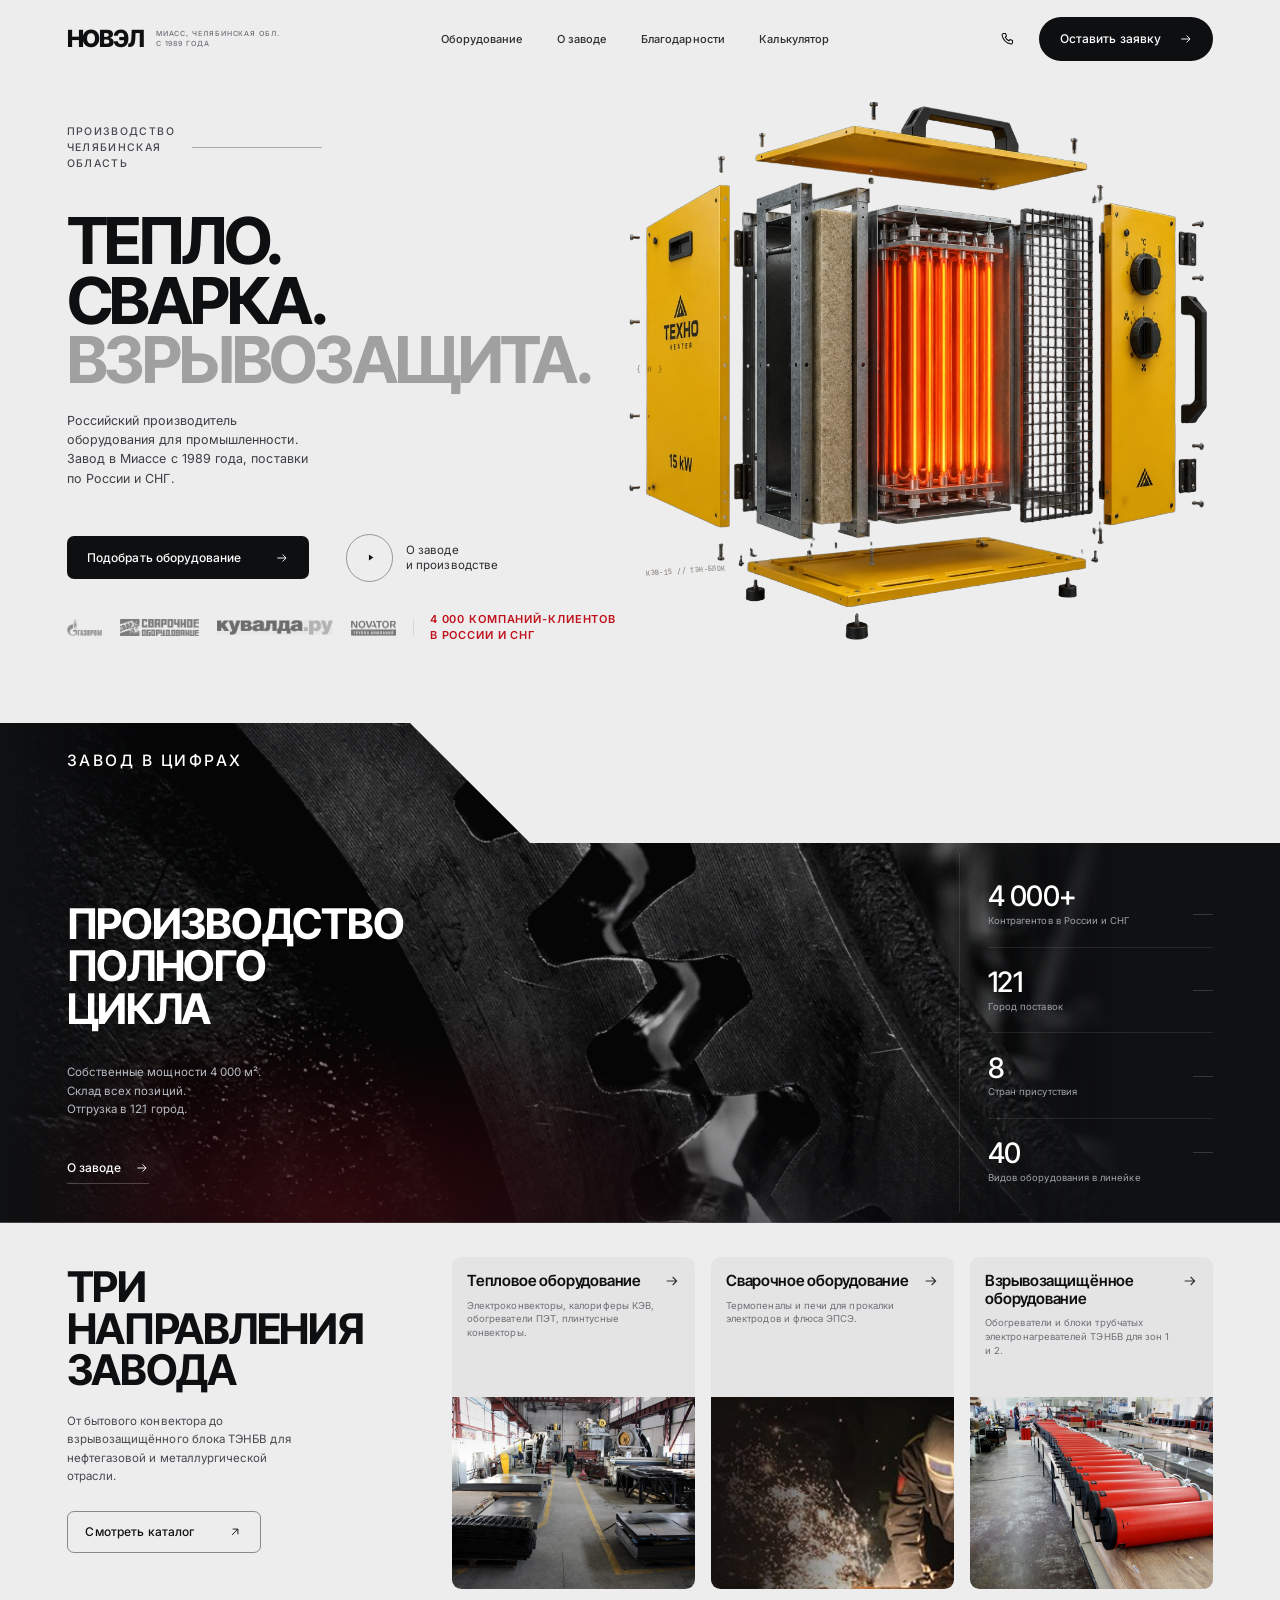
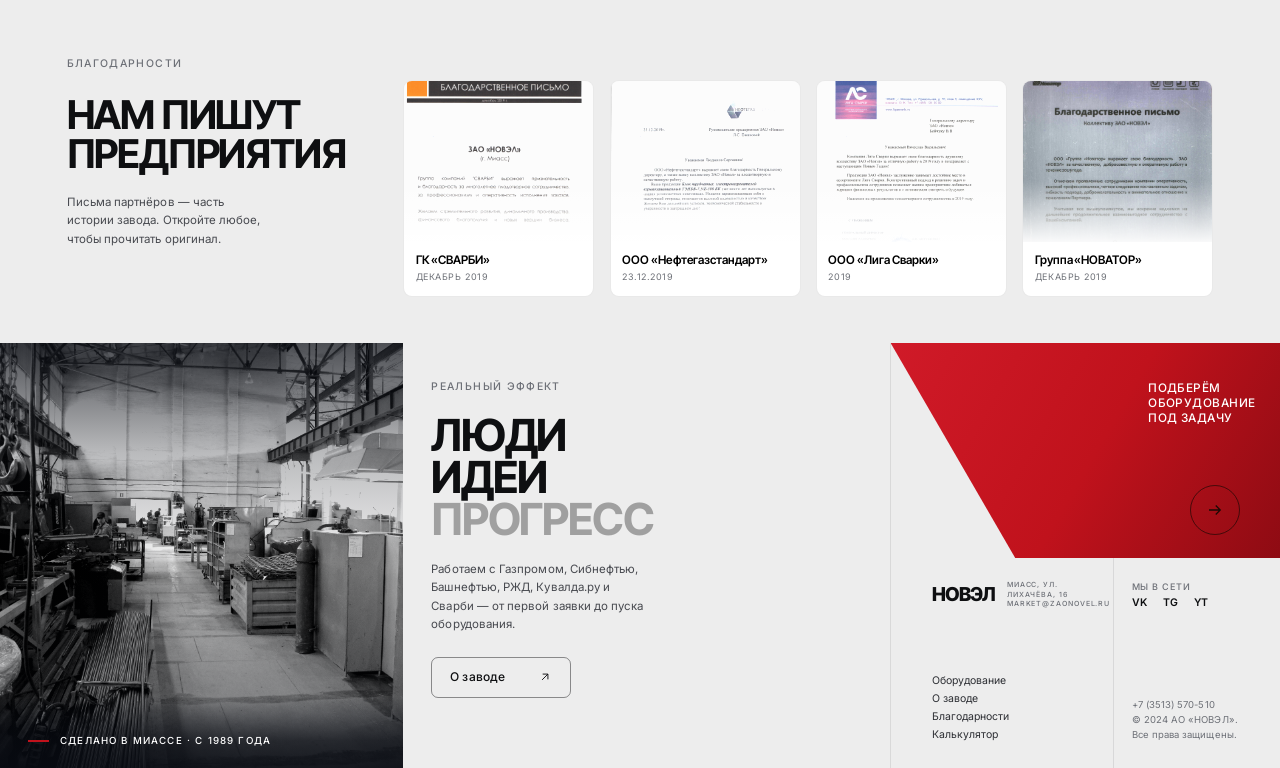
==== commit 64353a2e: "Правки по макету: фирменный красный, блок цифр с вырезом, карточки, мобильная версия - акцент заменё" ====
--- a/index.html
+++ b/index.html
@@ -54,7 +54,6 @@
           <div class="hero__meta">
             <p class="eyebrow hero__meta-label">Производство<br>Челябинская<br>область</p>
             <span class="hero__meta-rule" aria-hidden="true"></span>
-            <span class="idx">/ 01</span>
           </div>
 
           <h1 class="hero__title" id="hero-title">
@@ -83,11 +82,11 @@
           </div>
 
           <div class="hero__trust">
-            <div class="hero__logos" aria-hidden="true">
-              <img src="assets/img/real/logo-gazprom.png" alt="" loading="lazy">
-              <img src="assets/img/real/logo-svarbi.png" alt="" loading="lazy">
-              <img src="assets/img/real/logo-kuvalda.png" alt="" loading="lazy">
-              <img src="assets/img/real/logo-novator.png" alt="" loading="lazy">
+            <div class="hero__logos" aria-label="Партнёры завода">
+              <img src="assets/img/real/logo-gazprom.png" alt="Газпром" loading="lazy">
+              <img src="assets/img/real/logo-svarbi.png" alt="Сварби" loading="lazy">
+              <img src="assets/img/real/logo-kuvalda.png" alt="Кувалда.ру" loading="lazy">
+              <img src="assets/img/real/logo-novator.png" alt="Группа Новатор" loading="lazy">
             </div>
             <p class="hero__trust-txt">
               4 000 компаний-клиентов<br>в России и СНГ
@@ -105,38 +104,16 @@
         </div>
 
       </div>
-
-      <div class="hero__scroll" aria-hidden="true">
-        <span class="hero__scroll-txt">Прокрутите<br>чтобы<br>увидеть<br>ближе</span>
-        <span class="hero__scroll-line"></span>
-        <span class="hero__scroll-dot"></span>
-      </div>
-
-      <div class="hero__more" aria-hidden="true">
-        <span class="hero__more-rule"></span>
-        <span>Больше<br>чем<br>тепло</span>
-      </div>
     </section>
 
     <!-- ============ 02 / FOCUS ============ -->
     <section class="focus" id="focus" aria-labelledby="focus-title">
       <div class="focus__bg" aria-hidden="true"></div>
 
-      <span class="focus__tab" aria-hidden="true">
-        <svg viewBox="0 0 240 44" preserveAspectRatio="none">
-          <path d="M0 44 V6 Q0 0 6 0 H208 Q214 0 218 4 L236 22 Q240 26 240 32 V44 Z"/>
-        </svg>
-      </span>
-
-      <span class="focus__blip" aria-hidden="true"></span>
+      <p class="focus__tag">Завод в цифрах</p>
 
       <div class="focus__grid">
         <div class="focus__copy">
-          <p class="kicker">
-            <span class="idx idx--accent">/ 02</span>
-            <span class="eyebrow eyebrow--dark">Завод в цифрах</span>
-          </p>
-
           <h2 class="focus__title" id="focus-title">
             Производство<br>полного<br>цикла
           </h2>
@@ -153,11 +130,7 @@
           </a>
         </div>
 
-        <div class="focus__stage">
-          <span class="focus__coords">55.045° N<br>60.108° E</span>
-          <span class="focus__cross focus__cross--a" aria-hidden="true">+</span>
-          <span class="focus__cross focus__cross--b" aria-hidden="true">+</span>
-        </div>
+        <div class="focus__stage" aria-hidden="true"></div>
 
         <div class="focus__metrics">
           <div class="focus__metric">
@@ -185,11 +158,6 @@
       <div class="sol__grid shell">
 
         <div class="sol__head">
-          <p class="kicker">
-            <span class="idx idx--accent">/ 03</span>
-            <span class="eyebrow">Продукция</span>
-          </p>
-
           <h2 class="sol__title" id="sol-title">
             Три<br>направления<br>завода
           </h2>
@@ -210,52 +178,49 @@
           <article class="card">
             <div class="card__body">
               <div class="card__top">
-                <span class="card__num">01</span>
-                <span class="card__plus" aria-hidden="true">+</span>
+                <h3 class="card__title">Тепловое оборудование</h3>
+                <span class="card__arrow" aria-hidden="true">
+                  <svg viewBox="0 0 24 24"><path d="M4 12h14.5M13 6l6 6-6 6"/></svg>
+                </span>
               </div>
-              <h3 class="card__title">Тепловое оборудование</h3>
               <p class="card__desc">Электроконвекторы, калориферы КЭВ, обогреватели ПЭТ, плинтусные конвекторы.</p>
-              <a class="card__go" href="https://zaonovel.ru/catalog/teplovoe-oborudovanie/" target="_blank" rel="noopener" aria-label="Тепловое оборудование в каталоге">
-                <svg viewBox="0 0 24 24" aria-hidden="true"><path d="M4 12h14.5M13 6l6 6-6 6"/></svg>
-              </a>
             </div>
             <div class="card__media">
               <img src="assets/img/real/plant-1.jpg" alt="Прессовый участок завода НОВЭЛ" loading="lazy">
             </div>
+            <a class="card__link" href="https://zaonovel.ru/catalog/teplovoe-oborudovanie/" target="_blank" rel="noopener" aria-label="Тепловое оборудование в каталоге"></a>
           </article>
 
           <article class="card">
             <div class="card__body">
               <div class="card__top">
-                <span class="card__num">02</span>
-                <span class="card__plus" aria-hidden="true">+</span>
+                <h3 class="card__title">Сварочное оборудование</h3>
+                <span class="card__arrow" aria-hidden="true">
+                  <svg viewBox="0 0 24 24"><path d="M4 12h14.5M13 6l6 6-6 6"/></svg>
+                </span>
               </div>
-              <h3 class="card__title">Сварочное оборудование</h3>
               <p class="card__desc">Термопеналы и печи для прокалки электродов и флюса ЭПСЭ.</p>
-              <a class="card__go" href="https://zaonovel.ru/catalog/svarochnoe-oborudovanie/" target="_blank" rel="noopener" aria-label="Сварочное оборудование в каталоге">
-                <svg viewBox="0 0 24 24" aria-hidden="true"><path d="M4 12h14.5M13 6l6 6-6 6"/></svg>
-              </a>
             </div>
             <div class="card__media">
               <img src="assets/img/real/cat-svarka.jpg" alt="Сварщик за работой — оборудование НОВЭЛ для сварочных участков" loading="lazy">
             </div>
+            <a class="card__link" href="https://zaonovel.ru/catalog/svarochnoe-oborudovanie/" target="_blank" rel="noopener" aria-label="Сварочное оборудование в каталоге"></a>
           </article>
 
           <article class="card">
             <div class="card__body">
               <div class="card__top">
-                <span class="card__num">03</span>
-                <span class="card__plus" aria-hidden="true">+</span>
+                <h3 class="card__title">Взрывозащищённое оборудование</h3>
+                <span class="card__arrow" aria-hidden="true">
+                  <svg viewBox="0 0 24 24"><path d="M4 12h14.5M13 6l6 6-6 6"/></svg>
+                </span>
               </div>
-              <h3 class="card__title">Взрывозащищённое оборудование</h3>
               <p class="card__desc">Обогреватели и блоки трубчатых электронагревателей ТЭНБВ для зон 1 и 2.</p>
-              <a class="card__go" href="https://zaonovel.ru/catalog/vzryvozashchishchennoe-oborudovanie/" target="_blank" rel="noopener" aria-label="Взрывозащищённое оборудование в каталоге">
-                <svg viewBox="0 0 24 24" aria-hidden="true"><path d="M4 12h14.5M13 6l6 6-6 6"/></svg>
-              </a>
             </div>
             <div class="card__media">
               <img src="assets/img/real/plant-3.jpg" alt="Взрывозащищённые обогреватели НОВЭЛ на сборочном участке" loading="lazy">
             </div>
+            <a class="card__link" href="https://zaonovel.ru/catalog/vzryvozashchishchennoe-oborudovanie/" target="_blank" rel="noopener" aria-label="Взрывозащищённое оборудование в каталоге"></a>
           </article>
 
         </div>
@@ -267,10 +232,7 @@
       <div class="rev__grid shell">
 
         <div class="rev__head">
-          <p class="kicker">
-            <span class="idx idx--accent">/ 04</span>
-            <span class="eyebrow">Благодарности</span>
-          </p>
+          <p class="eyebrow">Благодарности</p>
 
           <h2 class="rev__title" id="rev-title">
             Нам пишут<br>предприятия
@@ -343,18 +305,13 @@
         <figure class="close__media">
           <img src="assets/img/real/plant-5.jpg" alt="Производственный цех завода НОВЭЛ в Миассе" loading="lazy">
           <figcaption class="close__cap">
-            <span class="close__cap-l1">Сделано</span><br>
-            в Миассе<br>
-            с<br>
-            1989 года
+            <span class="close__cap-mark" aria-hidden="true"></span>
+            Сделано в Миассе · с 1989 года
           </figcaption>
         </figure>
 
         <div class="close__cta">
-          <p class="kicker">
-            <span class="idx idx--accent">/ 05</span>
-            <span class="eyebrow">Реальный эффект</span>
-          </p>
+          <p class="eyebrow">Реальный эффект</p>
 
           <h2 class="close__title" id="close-title">
             Люди<br>идеи<br><span class="is-dim">прогресс</span>
@@ -374,8 +331,6 @@
 
         <div class="close__side">
           <div class="close__red">
-            <span class="close__hair" aria-hidden="true"></span>
-            <span class="close__cross" aria-hidden="true">+</span>
             <p class="close__red-title">Подберём<br>оборудование<br>под задачу</p>
             <button class="close__red-btn" type="button" data-modal-open aria-label="Оставить заявку">
               <svg viewBox="0 0 24 24" aria-hidden="true"><path d="M4 12h14.5M13 6l6 6-6 6"/></svg>
@@ -428,10 +383,7 @@
       </button>
 
       <div class="modal__head">
-        <p class="kicker">
-          <span class="idx idx--accent">/ 06</span>
-          <span class="eyebrow">Заявка</span>
-        </p>
+        <p class="eyebrow">Заявка</p>
         <h2 class="modal__title" id="modal-title">Расчёт под вашу задачу</h2>
         <p class="modal__desc">Инженер завода свяжется с вами в течение рабочего дня и согласует спецификацию.</p>
       </div>
--- a/assets/css/index.css
+++ b/assets/css/index.css
@@ -4,7 +4,7 @@
    НОВЭЛ — главная страница
    Визуальная система по референсу 2 (ASC Technology Solutions):
    светлый лист #EDEDED, чёрные архитектурные заголовки,
-   алый #DE3C0D, тёмная полоса фокуса, тросы через первый экран.
+   алый #C0121C, тёмная полоса фокуса, тросы через первый экран.
    ============================================================ */
 
 :root {
@@ -20,8 +20,9 @@
   --ink: #0E0F11;
   --ink-2: #2C2E33;
   --ink-3: #47494F;
-  --accent: #DE3C0D;
-  --accent-2: #F1541F;
+  --accent: #C0121C;
+  --accent-2: #D01A28;
+  --accent-deep: #8E0B13;
 
   --muted: #6D7077;
   --muted-2: #9C9FA5;
@@ -105,24 +106,6 @@
 
 .eyebrow--dark {
   color: #9EA2A9;
-}
-
-.idx {
-  font-family: var(--f-body);
-  font-size: clamp(10px, 0.82vw, 12px);
-  font-weight: 500;
-  letter-spacing: 0.13em;
-  color: var(--ink);
-}
-
-.idx--accent {
-  color: var(--accent);
-}
-
-.kicker {
-  display: flex;
-  align-items: baseline;
-  gap: clamp(10px, 1.4vw, 22px);
 }
 
 .is-dim {
@@ -333,8 +316,7 @@
   isolation: isolate;
   overflow: hidden;
   padding-bottom: clamp(28px, 3.6vw, 56px);
-  background:
-    radial-gradient(120% 92% at 66% -8%, #F5F5F4 0%, #EFEFEF 34%, #E7E7E7 68%, #DEDEDE 100%);
+  background: var(--paper);
 }
 
 .hero__inner {
@@ -473,12 +455,12 @@
 }
 
 .hero__trust-txt {
-  font-size: clamp(9px, 0.68vw, 10.5px);
-  font-weight: 500;
-  letter-spacing: 0.1em;
-  line-height: 1.6;
+  font-size: clamp(10px, 0.86vw, 13px);
+  font-weight: 600;
+  letter-spacing: 0.08em;
+  line-height: 1.5;
   text-transform: uppercase;
-  color: #3F4247;
+  color: var(--accent);
 }
 
 /* — визуал — */
@@ -493,14 +475,13 @@
   position: relative;
   flex: none;
   width: min(112%, 700px);
-  margin-top: clamp(-38px, -2.6vw, -12px);
+  margin-top: clamp(4px, 0.6vw, 12px);
   margin-right: 0;
 }
 
 .hero__heater {
   width: 100%;
   height: auto;
-  filter: drop-shadow(0 26px 44px rgba(22, 24, 30, 0.22));
 }
 
 .hero__tag {
@@ -525,73 +506,25 @@
   color: rgba(38, 26, 12, 0.45);
 }
 
-/* — боковые подписи — */
-.hero__scroll {
-  position: absolute;
-  right: clamp(8px, 1.4vw, 26px);
-  top: clamp(18px, 2.6vw, 40px);
-  z-index: 6;
-  font-size: clamp(8px, 0.62vw, 9.5px);
-  font-weight: 500;
-  letter-spacing: 0.1em;
-  line-height: 1.6;
-  text-transform: uppercase;
-  color: #585B61;
-}
-
-.hero__scroll-txt {
-  display: block;
-  max-width: 11ch;
-}
-
-.hero__scroll-line {
-  display: block;
-  width: 1px;
-  height: clamp(28px, 4.4vw, 62px);
-  margin-top: 10px;
-  background: rgba(14, 15, 17, 0.3);
-}
-
-.hero__scroll-dot {
-  display: block;
-  width: 6px;
-  height: 6px;
-  margin-left: -3px;
-  margin-top: 4px;
-  border-radius: 50%;
-  background: var(--accent);
-}
-
-.hero__more {
-  position: absolute;
-  right: clamp(8px, 1.4vw, 26px);
-  bottom: clamp(46px, 8.2vw, 120px);
-  z-index: 6;
-  font-size: clamp(8.5px, 0.66vw, 10px);
-  font-weight: 500;
-  letter-spacing: 0.1em;
-  line-height: 1.55;
-  text-transform: uppercase;
-  color: #3F4247;
-}
-
-.hero__more-rule {
-  display: block;
-  width: 34px;
-  height: 1px;
-  margin-bottom: 8px;
-  margin-left: auto;
-  background: rgba(14, 15, 17, 0.32);
-}
-
 /* ============================================================
    02 / FOCUS — тёмная полоса с фото-заливкой
    ============================================================ */
 .focus {
+  --tab-h: clamp(92px, 9.4vw, 138px);
+  --tab-w: clamp(210px, 32%, 470px);
+
   position: relative;
   z-index: 3;
   background: var(--dark);
   color: #fff;
+  clip-path: polygon(
+    0 0,
+    var(--tab-w) 0,
+    calc(var(--tab-w) + var(--tab-h)) var(--tab-h),
+    100% var(--tab-h),
+    100% 100%,
+    0 100%
+  );
 }
 
 /* Фотография — не вставленная картинка, а фоновая заливка полосы:
@@ -602,8 +535,8 @@
   background: url("../img/gear-macro.jpg") 52% 50% / cover no-repeat;
   opacity: 0.66;
   filter: brightness(1.18) contrast(1.06);
-  -webkit-mask-image: linear-gradient(90deg, transparent 0%, #000 20%, #000 74%, transparent 88%);
-  mask-image: linear-gradient(90deg, transparent 0%, #000 20%, #000 74%, transparent 88%);
+  -webkit-mask-image: linear-gradient(90deg, transparent 0%, #000 11%, #000 74%, transparent 88%);
+  mask-image: linear-gradient(90deg, transparent 0%, #000 11%, #000 74%, transparent 88%);
 }
 
 .focus__bg::after {
@@ -611,41 +544,23 @@
   position: absolute;
   inset: 0;
   background:
-    radial-gradient(44% 58% at 26% 98%, rgba(222, 60, 13, 0.24), transparent 72%),
+    radial-gradient(44% 58% at 26% 98%, rgba(192, 18, 28, 0.26), transparent 72%),
     linear-gradient(180deg, rgba(16, 17, 19, 0.42) 0%, transparent 26%, transparent 68%, rgba(16, 17, 19, 0.6) 100%);
 }
 
-/* Язычок полосы: срез под 45° со скруглёнными стыками */
-.focus__tab {
+/* Надзаголовок живёт внутри выреза блока */
+.focus__tag {
   position: absolute;
-  left: 0;
-  top: -43px;
-  display: block;
   z-index: 2;
-  width: clamp(160px, 17.5vw, 262px);
-  height: 44px;
-}
-
-.focus__tab svg {
-  display: block;
-  width: 100%;
-  height: 100%;
-}
-
-.focus__tab path {
-  fill: var(--dark);
-}
-
-.focus__blip {
-  position: absolute;
-  left: clamp(28px, 3.4vw, 52px);
-  top: -58px;
-  width: 2px;
-  height: 22px;
-  background: var(--accent);
-  transform: rotate(24deg);
-  opacity: 0.85;
-  z-index: 2;
+  left: var(--pad);
+  top: clamp(22px, 2.4vw, 38px);
+  margin: 0;
+  font-size: clamp(12px, 1.22vw, 18px);
+  font-weight: 500;
+  letter-spacing: 0.16em;
+  line-height: 1;
+  text-transform: uppercase;
+  color: #fff;
 }
 
 .focus__grid {
@@ -653,12 +568,12 @@
   z-index: 1;
   display: grid;
   grid-template-columns: clamp(250px, 28%, 420px) minmax(0, 1fr) clamp(220px, 21%, 320px);
-  padding-right: var(--pad);
+  padding: var(--tab-h) var(--pad) 0 0;
   min-height: clamp(380px, 31.4vw, 470px);
 }
 
 .focus__copy {
-  padding: clamp(22px, 2.35vw, 36px) clamp(20px, 2.2vw, 34px) clamp(22px, 2.6vw, 40px) var(--pad);
+  padding: clamp(24px, 2.6vw, 40px) clamp(20px, 2.2vw, 34px) clamp(26px, 3vw, 46px) var(--pad);
   display: flex;
   flex-direction: column;
   align-items: flex-start;
@@ -685,38 +600,10 @@
   margin-top: clamp(20px, 3.2vw, 48px);
 }
 
-/* средняя колонка — зона фотографии с техническими метками */
+/* средняя колонка отдана фотографии */
 .focus__stage {
   position: relative;
   min-height: 100%;
-}
-
-.focus__coords {
-  position: absolute;
-  left: clamp(6px, 1vw, 16px);
-  bottom: clamp(16px, 2vw, 30px);
-  font-family: var(--f-mono);
-  font-size: clamp(8px, 0.62vw, 9.5px);
-  line-height: 1.6;
-  letter-spacing: 0.06em;
-  color: rgba(255, 255, 255, 0.75);
-}
-
-.focus__cross {
-  position: absolute;
-  font-size: 13px;
-  line-height: 1;
-  color: rgba(255, 255, 255, 0.55);
-}
-
-.focus__cross--a {
-  left: 4%;
-  top: 38%;
-}
-
-.focus__cross--b {
-  right: 6%;
-  bottom: 18%;
 }
 
 .focus__metrics {
@@ -819,19 +706,18 @@
 }
 
 .card {
+  position: relative;
   display: flex;
   flex-direction: column;
   min-height: clamp(330px, 26vw, 392px);
-  background: #F2F2F2;
-  border: 1px solid rgba(14, 15, 17, 0.07);
+  background: #E4E4E4;
   border-radius: clamp(8px, 0.75vw, 11px);
   overflow: hidden;
-  transition: border-color 0.35s var(--ease), background-color 0.35s var(--ease);
+  transition: background-color 0.35s var(--ease);
 }
 
 .card:hover {
-  background: #F6F6F6;
-  border-color: rgba(14, 15, 17, 0.22);
+  background: #E7E7E7;
 }
 
 .card__body {
@@ -846,31 +732,44 @@
   display: flex;
   align-items: flex-start;
   justify-content: space-between;
+  gap: clamp(10px, 1vw, 18px);
   width: 100%;
 }
 
-.card__num {
-  font-size: clamp(9px, 0.68vw, 10.5px);
-  letter-spacing: 0.1em;
-  color: var(--muted);
-}
-
-.card__plus {
-  font-size: clamp(16px, 1.5vw, 22px);
-  font-weight: 300;
-  line-height: 1;
+.card__arrow {
+  flex: none;
+  margin-top: 1px;
   color: var(--ink-2);
-  margin-top: -2px;
+  transition: color 0.35s var(--ease), transform 0.45s var(--ease);
+}
+
+.card__arrow svg {
+  width: clamp(15px, 1.25vw, 19px);
+  height: clamp(15px, 1.25vw, 19px);
+  fill: none;
+  stroke: currentColor;
+  stroke-width: 1.6;
+  display: block;
+}
+
+.card:hover .card__arrow {
+  color: var(--accent);
+  transform: rotate(-45deg) scale(1.22);
+}
+
+.card__link {
+  position: absolute;
+  inset: 0;
+  z-index: 2;
 }
 
 .card__title {
-  margin-top: clamp(16px, 1.9vw, 29px);
+  margin-top: 0;
   font-family: var(--f-display);
   font-size: clamp(14px, 1.2vw, 17.5px);
   font-weight: 600;
   line-height: 1.16;
   letter-spacing: -0.012em;
-  max-width: 92%;
 }
 
 .card__desc {
@@ -880,32 +779,6 @@
   line-height: 1.45;
   color: var(--muted);
   max-width: 88%;
-}
-
-.card__go {
-  width: clamp(26px, 2.1vw, 31px);
-  height: clamp(26px, 2.1vw, 31px);
-  margin-top: clamp(14px, 1.6vw, 24px);
-  border: 1px solid rgba(14, 15, 17, 0.38);
-  border-radius: 50%;
-  display: grid;
-  place-items: center;
-  color: var(--ink);
-  transition: background-color 0.3s var(--ease), border-color 0.3s var(--ease), color 0.3s var(--ease);
-}
-
-.card__go svg {
-  width: 12px;
-  height: 12px;
-  fill: none;
-  stroke: currentColor;
-  stroke-width: 1.7;
-}
-
-.card:hover .card__go {
-  background: var(--accent);
-  border-color: var(--accent);
-  color: #fff;
 }
 
 .card__media {
@@ -1159,35 +1032,30 @@
     linear-gradient(180deg, rgba(8, 11, 18, 0.72) 0%, rgba(8, 11, 18, 0.28) 26%, rgba(8, 11, 18, 0.06) 52%, rgba(8, 11, 18, 0.3) 100%);
 }
 
-.close__cap-l1 {
-  position: relative;
-  display: inline-block;
-  padding-right: 22px;
-  white-space: nowrap;
-}
-
-.close__cap-l1::after {
-  content: '';
-  position: absolute;
-  right: 0;
-  top: 46%;
-  width: 18px;
-  height: 1.5px;
-  background: var(--accent);
-  transform: rotate(-52deg);
-}
-
 .close__cap {
   position: absolute;
   z-index: 2;
-  left: clamp(20px, 3vw, 46px);
-  top: clamp(24px, 3.4vw, 52px);
-  font-size: clamp(9.5px, 0.75vw, 11px);
+  left: 0;
+  right: 0;
+  bottom: 0;
+  display: flex;
+  align-items: center;
+  gap: clamp(8px, 0.9vw, 12px);
+  padding: clamp(26px, 3vw, 40px) clamp(16px, 2.2vw, 32px) clamp(14px, 1.6vw, 22px);
+  font-size: clamp(9.5px, 0.76vw, 11.5px);
   font-weight: 500;
   letter-spacing: 0.12em;
-  line-height: 1.85;
+  line-height: 1.3;
   text-transform: uppercase;
-  color: rgba(255, 255, 255, 0.94);
+  color: #fff;
+  background: linear-gradient(180deg, transparent 0%, rgba(8, 11, 18, 0.72) 62%, rgba(8, 11, 18, 0.88) 100%);
+}
+
+.close__cap-mark {
+  flex: none;
+  width: clamp(16px, 1.6vw, 24px);
+  height: 2px;
+  background: var(--accent);
 }
 
 /* — CTA — */
@@ -1234,7 +1102,7 @@
 .close__red {
   position: relative;
   flex: 0 0 clamp(186px, 16.8vw, 252px);
-  background: linear-gradient(115deg, var(--accent-2) 0%, var(--accent) 55%, #D2370C 100%);
+  background: linear-gradient(120deg, var(--accent-2) 0%, var(--accent) 52%, var(--accent-deep) 100%);
   color: #fff;
   padding: clamp(18px, 2vw, 32px) clamp(16px, 1.9vw, 28px) clamp(16px, 1.8vw, 28px);
   display: flex;
@@ -1242,25 +1110,6 @@
   align-items: flex-end;
   justify-content: space-between;
   clip-path: polygon(0 0, 100% 0, 100% 100%, 32% 100%);
-}
-
-.close__hair {
-  position: absolute;
-  left: 13%;
-  top: 0;
-  width: 1px;
-  height: clamp(38px, 4.4vw, 66px);
-  background: rgba(255, 255, 255, 0.5);
-}
-
-.close__cross {
-  position: absolute;
-  left: 34%;
-  top: 46%;
-  font-size: 15px;
-  font-weight: 300;
-  line-height: 1;
-  color: rgba(255, 255, 255, 0.75);
 }
 
 .close__red-title {
@@ -1583,14 +1432,9 @@
     font-size: clamp(34px, 8.4vw, 68px);
   }
 
-  .hero__scroll,
-  .hero__more {
-    display: none;
-  }
-
   .focus__grid {
     grid-template-columns: 1fr;
-    padding-right: 0;
+    padding: var(--tab-h) 0 0;
   }
 
   .focus__copy {
@@ -1605,11 +1449,59 @@
     order: 2;
     border-left: 0;
     border-top: 1px solid var(--line-dark-soft);
-    padding: 8px var(--pad) 4px;
+    padding: 10px var(--pad) 6px;
+    align-self: stretch;
+  }
+
+  .sol {
+    padding-block: clamp(40px, 7vw, 64px) clamp(34px, 6vw, 56px);
   }
 
   .sol__grid {
     grid-template-columns: 1fr;
+  }
+
+  .sol__lead {
+    max-width: 46ch;
+  }
+
+  .sol__cards {
+    grid-template-columns: repeat(2, minmax(0, 1fr));
+    gap: 10px;
+    padding-top: 4px;
+  }
+
+  .card {
+    min-height: 0;
+  }
+
+  .card:nth-child(3) {
+    grid-column: 1 / -1;
+  }
+
+  .card__body {
+    padding: 12px 12px 14px;
+  }
+
+  .card__title {
+    font-size: 13.5px;
+  }
+
+  .card__desc {
+    min-height: 0;
+    font-size: 10px;
+  }
+
+  .card__media {
+    height: 132px;
+  }
+
+  .card:nth-child(3) .card__media {
+    height: 158px;
+  }
+
+  .rev {
+    padding-block: clamp(26px, 4vw, 40px) clamp(34px, 6vw, 56px);
   }
 
   .rev__grid {
@@ -1623,22 +1515,6 @@
 
   .rev__lead {
     max-width: 46ch;
-  }
-
-  .sol__lead {
-    max-width: 46ch;
-  }
-
-  .sol__cards {
-    grid-template-columns: 1fr;
-  }
-
-  .card {
-    min-height: 0;
-  }
-
-  .card__media {
-    height: 190px;
   }
 
   .close__grid {
@@ -1654,7 +1530,11 @@
   .close__cta {
     grid-column: 1;
     grid-row: 2;
-    padding-inline: var(--pad);
+    padding: 24px var(--pad) 26px;
+  }
+
+  .close__title {
+    font-size: clamp(30px, 7.4vw, 44px);
   }
 
   .close__side {
@@ -1665,8 +1545,24 @@
   }
 
   .close__red {
-    clip-path: polygon(0 0, 100% 0, 100% 100%, 18% 100%);
-    flex-basis: 230px;
+    clip-path: none;
+    flex-basis: auto;
+    flex-direction: row;
+    align-items: center;
+    justify-content: space-between;
+    gap: 16px;
+    padding: 20px var(--pad);
+  }
+
+  .close__red-title {
+    font-size: 12px;
+    line-height: 1.35;
+    margin: 0;
+  }
+
+  .close__red-btn {
+    margin-right: 0;
+    flex: none;
   }
 
   .foot {
@@ -1712,7 +1608,40 @@
   }
 
   .hero__trust {
+    flex-direction: column;
+    align-items: flex-start;
+    gap: 16px;
+    margin-top: clamp(26px, 6vw, 38px);
+  }
+
+  .hero__logos {
+    display: flex;
     flex-wrap: wrap;
+    align-items: center;
+    justify-content: space-between;
+    gap: 14px 16px;
+    width: 100%;
+    padding: 0 0 18px;
+    border-right: 0;
+    border-bottom: 1px solid var(--line-soft);
+  }
+
+  .hero__logos img {
+    height: 18px;
+    max-width: 46%;
+  }
+
+  .hero__trust-txt {
+    font-size: 13px;
+  }
+
+  .card__media,
+  .card:nth-child(3) .card__media {
+    height: 112px;
+  }
+
+  .card__title {
+    font-size: 12.5px;
   }
 
   .focus__title,
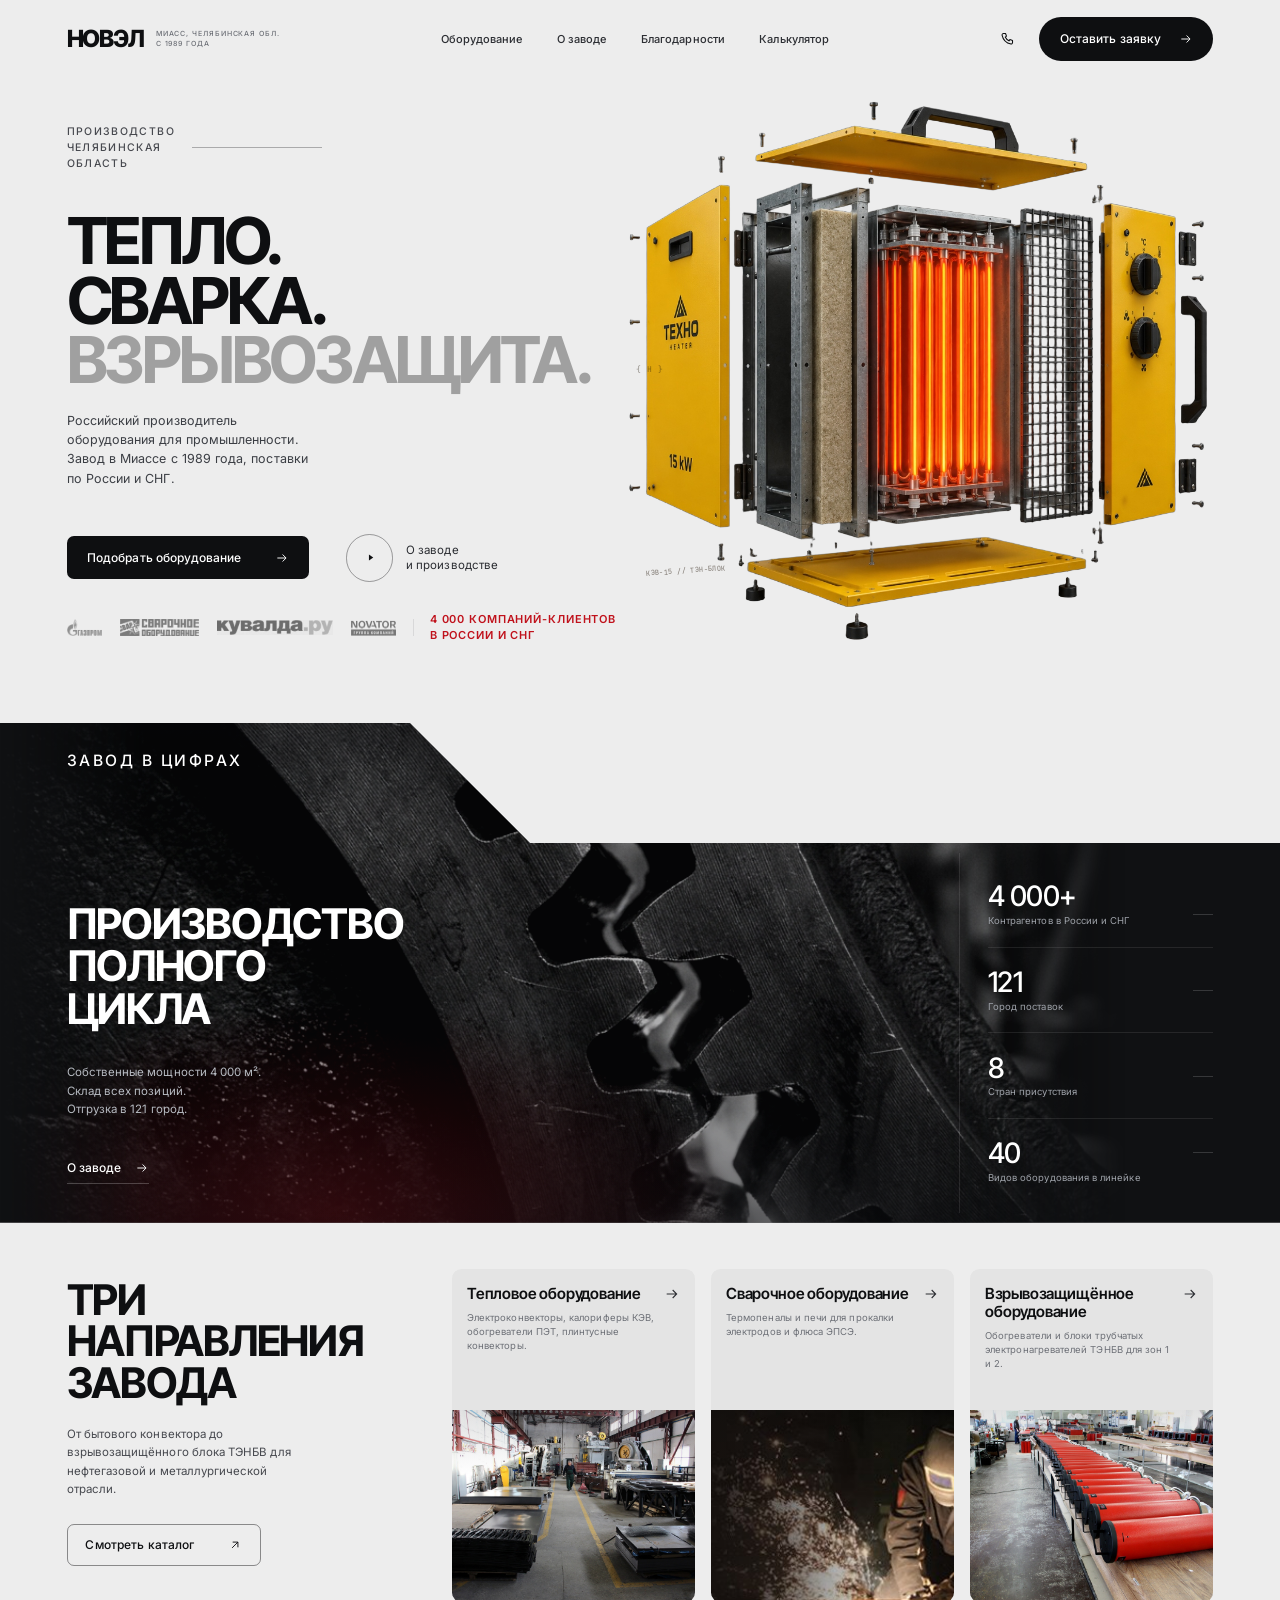
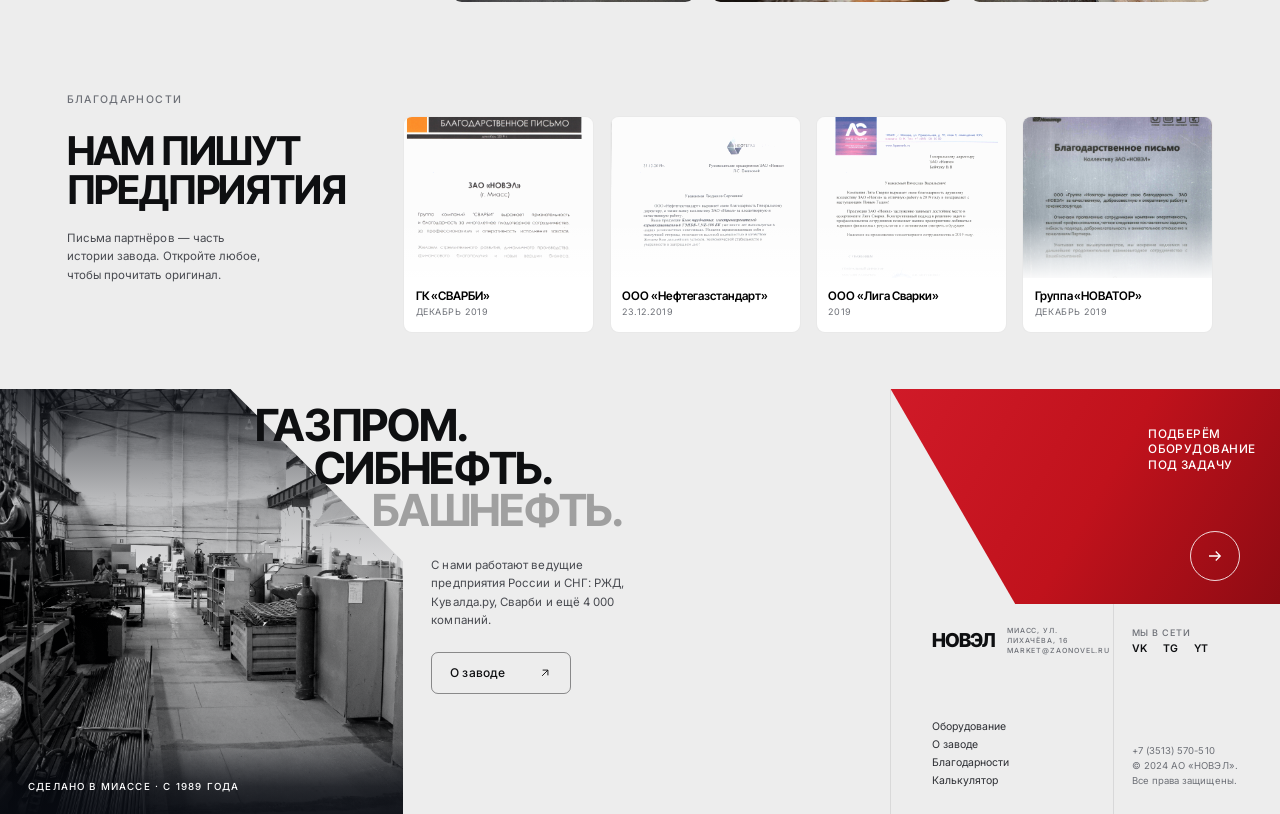
==== commit 4cee9124: "Финальный блок: вырезы в фото, заголовок-лесенка, новый контент; больше воздуха между секциями - отс" ====
--- a/index.html
+++ b/index.html
@@ -305,22 +305,20 @@
         <figure class="close__media">
           <img src="assets/img/real/plant-5.jpg" alt="Производственный цех завода НОВЭЛ в Миассе" loading="lazy">
           <figcaption class="close__cap">
-            <span class="close__cap-mark" aria-hidden="true"></span>
             Сделано в Миассе · с 1989 года
           </figcaption>
         </figure>
 
         <div class="close__cta">
-          <p class="eyebrow">Реальный эффект</p>
-
           <h2 class="close__title" id="close-title">
-            Люди<br>идеи<br><span class="is-dim">прогресс</span>
+            <span class="close__title-l1">Газпром.</span>
+            <span class="close__title-l2">Сибнефть.</span>
+            <span class="close__title-l3 is-dim">Башнефть.</span>
           </h2>
 
           <p class="close__lead">
-            Работаем с Газпромом, Сибнефтью, Башнефтью,
-            РЖД, Кувалда.ру и Сварби — от первой заявки
-            до пуска оборудования.
+            С нами работают ведущие предприятия России и СНГ:
+            РЖД, Кувалда.ру, Сварби и ещё 4 000 компаний.
           </p>
 
           <a class="btn btn--outline" href="about.html">
--- a/assets/css/index.css
+++ b/assets/css/index.css
@@ -660,7 +660,7 @@
    ============================================================ */
 .sol {
   background: var(--paper);
-  padding-block: clamp(8px, 1vw, 15px) clamp(20px, 2.2vw, 34px);
+  padding-block: clamp(16px, 2vw, 30px) clamp(34px, 3.4vw, 54px);
 }
 
 .sol__grid {
@@ -814,7 +814,7 @@
 .rev {
   position: relative;
   background: var(--paper);
-  padding-block: clamp(26px, 3vw, 46px) clamp(30px, 3.6vw, 56px);
+  padding-block: clamp(34px, 3.6vw, 56px) clamp(44px, 4.4vw, 70px);
 }
 
 .rev__grid {
@@ -1009,11 +1009,19 @@
 
 /* — фото-панель — */
 .close__media {
+  --cut: clamp(110px, 13.5vw, 205px);
+
   position: relative;
   grid-column: 1;
   grid-row: 1;
   min-height: clamp(420px, 33vw, 500px);
-  overflow: hidden;
+  clip-path: polygon(
+    0 0,
+    calc(100% - var(--cut)) 0,
+    100% var(--cut),
+    100% 100%,
+    0 100%
+  );
 }
 
 .close__media img {
@@ -1051,25 +1059,23 @@
   background: linear-gradient(180deg, transparent 0%, rgba(8, 11, 18, 0.72) 62%, rgba(8, 11, 18, 0.88) 100%);
 }
 
-.close__cap-mark {
-  flex: none;
-  width: clamp(16px, 1.6vw, 24px);
-  height: 2px;
-  background: var(--accent);
-}
-
 /* — CTA — */
 .close__cta {
+  position: relative;
+  z-index: 2;
   grid-column: 2;
   grid-row: 1;
-  padding: clamp(22px, 2.8vw, 44px) clamp(18px, 2.2vw, 34px) clamp(20px, 2.4vw, 38px);
+  padding: clamp(10px, 1.2vw, 20px) clamp(18px, 2.2vw, 34px) clamp(20px, 2.4vw, 38px);
   display: flex;
   flex-direction: column;
   align-items: flex-start;
 }
 
 .close__title {
-  margin-top: clamp(12px, 1.5vw, 24px);
+  --step: clamp(46px, 4.6vw, 66px);
+
+  margin-top: 0;
+  margin-left: calc(-1 * var(--step) * 3);
   font-family: var(--f-display);
   font-weight: 700;
   font-size: clamp(28px, 3.45vw, 53px);
@@ -1078,8 +1084,16 @@
   text-transform: uppercase;
 }
 
+.close__title > span {
+  display: block;
+}
+
+/* строки идут лесенкой под 45°, как срез фотографии */
+.close__title-l2 { margin-left: var(--step); }
+.close__title-l3 { margin-left: calc(var(--step) * 2); }
+
 .close__lead {
-  margin-top: clamp(12px, 1.5vw, 24px);
+  margin-top: clamp(16px, 1.9vw, 30px);
   max-width: 32ch;
   font-size: clamp(11.5px, 0.85vw, 13px);
   line-height: 1.6;
@@ -1129,8 +1143,9 @@
   height: clamp(44px, 3.9vw, 58px);
   margin-right: clamp(0px, 1.2vw, 18px);
   border-radius: 50%;
-  border: 1px solid rgba(20, 8, 4, 0.65);
-  color: #1A0A05;
+  border: 1px solid rgba(255, 255, 255, 0.85);
+  color: #fff;
+  background: transparent;
   display: grid;
   place-items: center;
   transition: background-color 0.3s var(--ease), color 0.3s var(--ease), border-color 0.3s var(--ease);
@@ -1145,9 +1160,9 @@
 }
 
 .close__red-btn:hover {
-  background: var(--ink);
-  border-color: var(--ink);
-  color: #fff;
+  background: #fff;
+  border-color: #fff;
+  color: var(--accent);
 }
 
 .close__red-btn:hover svg {
@@ -1418,6 +1433,10 @@
     display: none;
   }
 
+  .hero {
+    padding-bottom: clamp(40px, 9vw, 76px);
+  }
+
   .hero__inner {
     grid-template-columns: 1fr;
     gap: clamp(20px, 4vw, 40px);
@@ -1454,7 +1473,7 @@
   }
 
   .sol {
-    padding-block: clamp(40px, 7vw, 64px) clamp(34px, 6vw, 56px);
+    padding-block: clamp(64px, 11vw, 96px) clamp(58px, 10vw, 88px);
   }
 
   .sol__grid {
@@ -1501,7 +1520,7 @@
   }
 
   .rev {
-    padding-block: clamp(26px, 4vw, 40px) clamp(34px, 6vw, 56px);
+    padding-block: clamp(58px, 10vw, 88px) clamp(56px, 10vw, 84px);
   }
 
   .rev__grid {
@@ -1518,74 +1537,104 @@
   }
 
   .close__grid {
-    grid-template-columns: 1fr;
+    grid-template-columns: minmax(0, 1fr) minmax(0, 1fr);
+    grid-template-areas:
+      "media media"
+      "cta   red"
+      "foot  foot";
+    column-gap: clamp(10px, 2.6vw, 18px);
   }
 
   .close__media {
-    grid-column: 1;
-    grid-row: 1;
-    min-height: 320px;
+    grid-area: media;
+    min-height: clamp(250px, 56vw, 340px);
+    clip-path: polygon(0 0, 100% 0, 100% 100%, 72% 100%, 0 62%);
+  }
+
+  /* подпись уходит наверх — снизу её срезал бы вырез */
+  .close__cap {
+    top: 0;
+    bottom: auto;
+    padding: clamp(14px, 3.4vw, 20px) clamp(16px, 4vw, 22px) clamp(28px, 7vw, 46px);
+    background: linear-gradient(180deg, rgba(8, 11, 18, 0.8) 0%, rgba(8, 11, 18, 0.34) 55%, transparent 100%);
   }
 
   .close__cta {
-    grid-column: 1;
-    grid-row: 2;
-    padding: 24px var(--pad) 26px;
+    grid-area: cta;
+    margin-top: calc(-1 * clamp(24px, 6.4vw, 40px));
+    padding: 0 clamp(4px, 1vw, 10px) clamp(18px, 4.4vw, 26px) var(--pad);
   }
 
   .close__title {
-    font-size: clamp(30px, 7.4vw, 44px);
+    font-size: clamp(24px, 6.2vw, 34px);
+    margin-left: 0;
+  }
+
+  .close__title-l2,
+  .close__title-l3 {
+    margin-left: 0;
+  }
+
+  .close__lead {
+    margin-top: clamp(12px, 3vw, 18px);
+    font-size: clamp(10.5px, 2.7vw, 12px);
   }
 
   .close__side {
-    grid-column: 1;
-    grid-row: 3;
-    border-left: 0;
+    display: contents;
+  }
+
+  .close__red {
+    grid-area: red;
+    align-self: start;
+    flex-basis: auto;
+    flex-direction: column;
+    align-items: flex-start;
+    justify-content: space-between;
+    gap: clamp(14px, 3.4vw, 22px);
+    min-height: clamp(158px, 42vw, 210px);
+    padding: clamp(16px, 4vw, 22px) clamp(12px, 3.4vw, 18px);
+    clip-path: polygon(0 0, 100% 0, 100% 100%, 20% 100%, 0 80%);
+  }
+
+  .close__red-title {
+    font-size: clamp(11px, 2.8vw, 13px);
+    line-height: 1.3;
+    margin: 0;
+  }
+
+  .close__red-btn {
+    margin: 0;
+    align-self: flex-end;
+  }
+
+  .foot {
+    grid-area: foot;
+    grid-template-columns: minmax(0, 1fr) minmax(0, 1fr);
+    padding: 0 var(--pad);
+    gap: 0;
+    min-height: 0;
+  }
+
+  .foot__brand {
+    flex-direction: column;
+    align-items: flex-start;
+    gap: 14px;
+    padding: clamp(16px, 4vw, 22px) clamp(10px, 2.6vw, 16px) clamp(16px, 4vw, 22px) 0;
     border-top: 1px solid var(--line-soft);
   }
 
-  .close__red {
-    clip-path: none;
-    flex-basis: auto;
-    flex-direction: row;
-    align-items: center;
-    justify-content: space-between;
-    gap: 16px;
-    padding: 20px var(--pad);
-  }
-
-  .close__red-title {
-    font-size: 12px;
-    line-height: 1.35;
-    margin: 0;
-  }
-
-  .close__red-btn {
-    margin-right: 0;
-    flex: none;
-  }
-
-  .foot {
-    grid-template-columns: 1fr;
-    padding-left: 0;
-  }
-
-  .foot__brand {
-    flex-direction: row;
-    align-items: flex-end;
-    justify-content: space-between;
-    gap: 24px;
-    padding-inline: var(--pad);
-  }
-
   .foot__side {
-    border-left: 0;
+    flex-direction: column;
+    align-items: flex-start;
+    gap: 12px;
+    padding: clamp(16px, 4vw, 22px) 0 clamp(16px, 4vw, 22px) clamp(10px, 2.6vw, 16px);
+    border-left: 1px solid var(--line-soft);
     border-top: 1px solid var(--line-soft);
-    flex-direction: row;
-    align-items: center;
-    justify-content: space-between;
-    gap: 18px;
-    padding-inline: var(--pad);
+  }
+
+  .foot__copy {
+    font-size: 10px;
   }
 
   .modal__form {
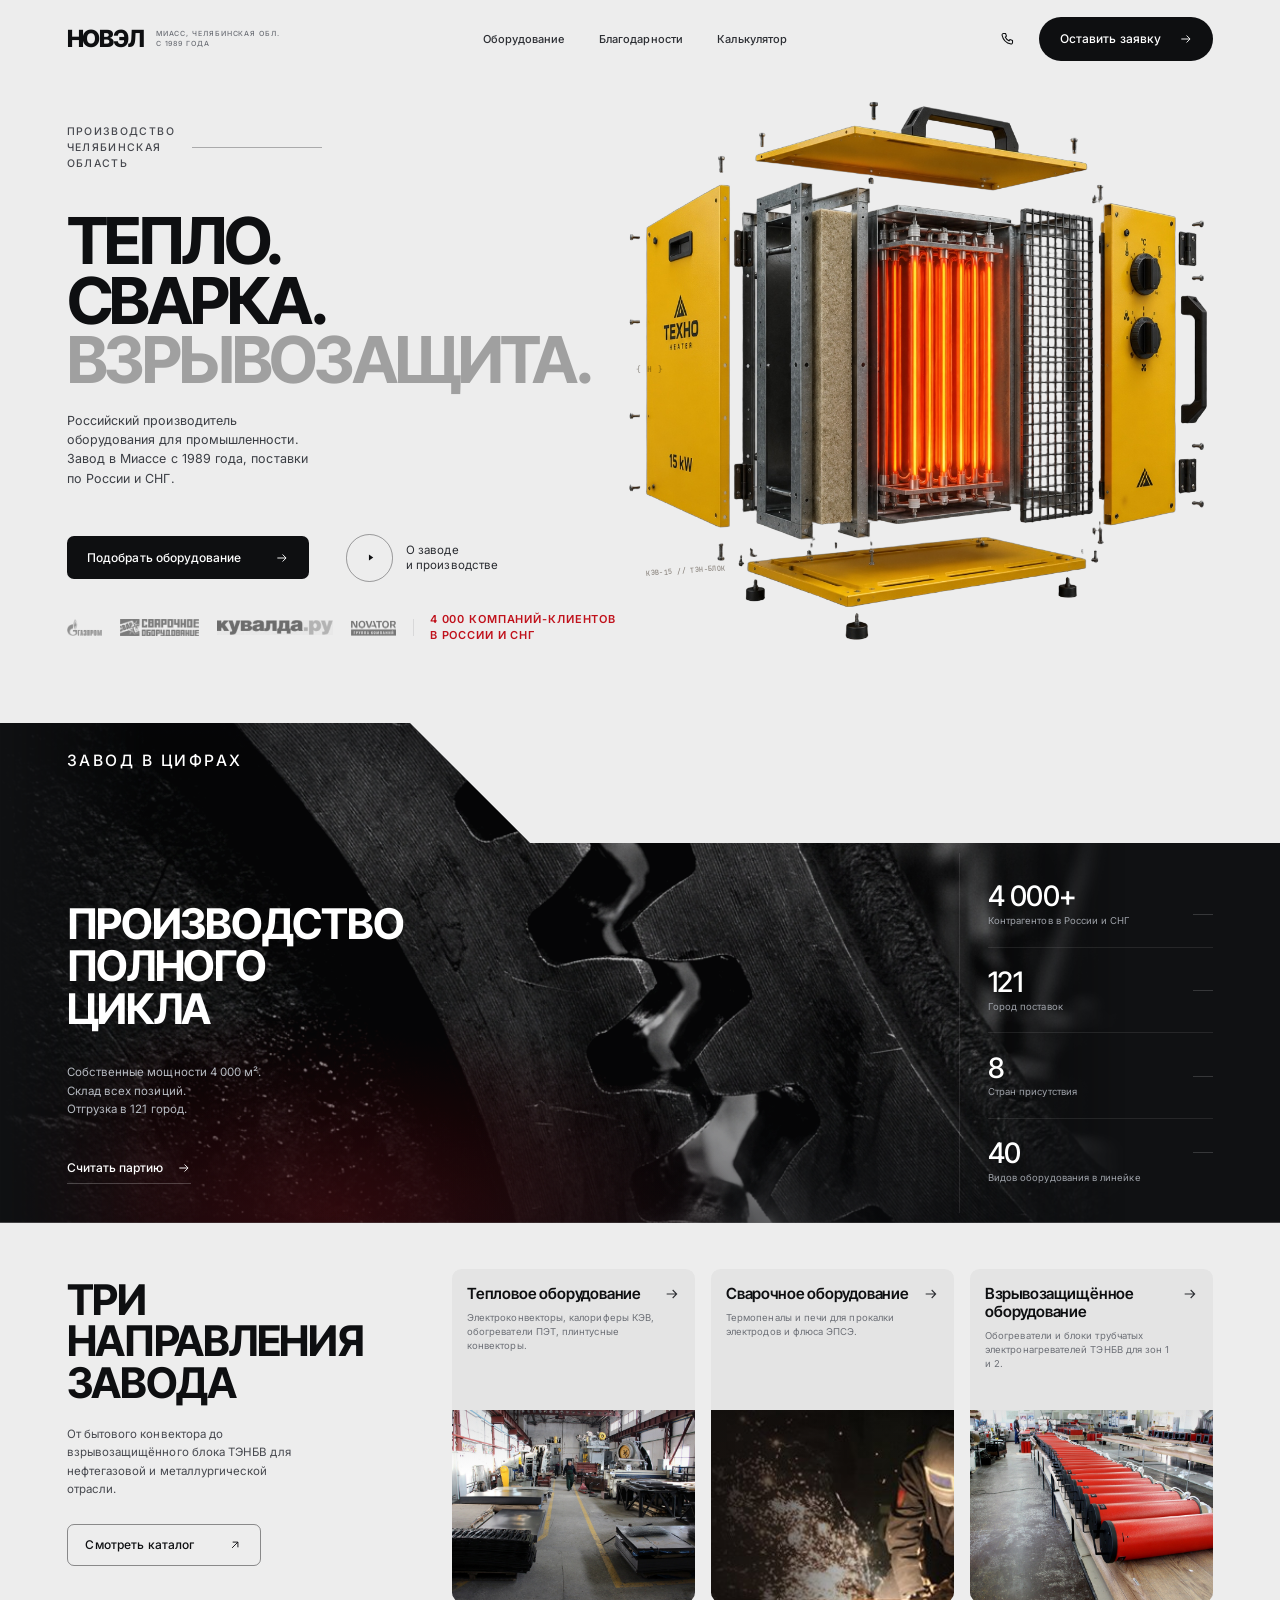
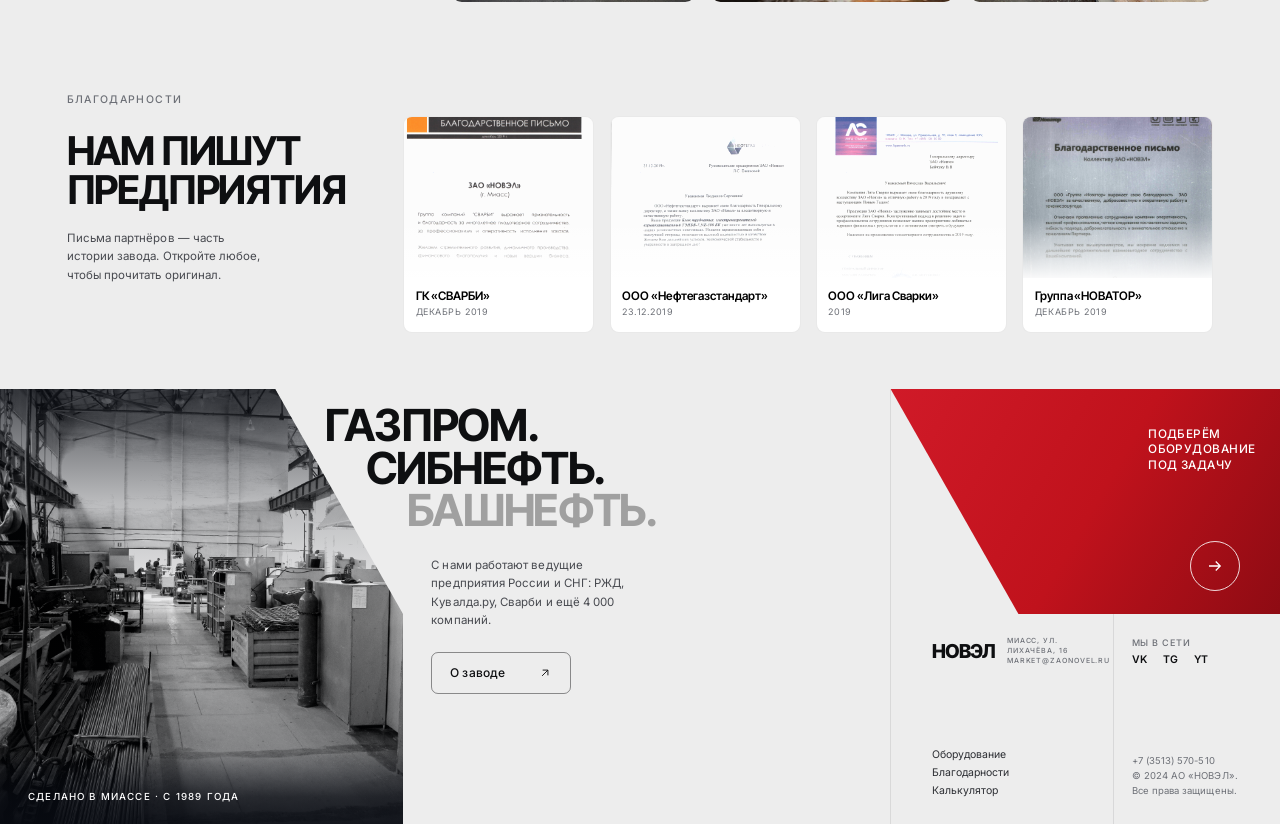
==== commit a7b4e8ae: "Калькулятор: фильтры-дерево и сводка слева, мобильная шторка; единые углы вырезов; только две страни" ====
--- a/index.html
+++ b/index.html
@@ -25,7 +25,6 @@
 
       <nav class="hdr__nav" aria-label="Основная навигация">
         <a href="#solutions">Оборудование</a>
-        <a href="about.html">О заводе</a>
         <a href="#reviews">Благодарности</a>
         <a href="calc.html">Калькулятор</a>
       </nav>
@@ -73,7 +72,7 @@
               <svg class="ico-arrow" viewBox="0 0 24 24" aria-hidden="true"><path d="M4 12h14.5M13 6l6 6-6 6"/></svg>
             </button>
 
-            <a class="play" href="about.html">
+            <a class="play" href="#focus">
               <span class="play__circle" aria-hidden="true">
                 <svg viewBox="0 0 24 24"><path d="M9.5 7.2 16.4 12l-6.9 4.8Z"/></svg>
               </span>
@@ -124,8 +123,8 @@
             Отгрузка в 121 город.
           </p>
 
-          <a class="link-arrow" href="about.html">
-            О заводе
+          <a class="link-arrow" href="calc.html">
+            Считать партию
             <svg class="ico-arrow" viewBox="0 0 24 24" aria-hidden="true"><path d="M4 12h14.5M13 6l6 6-6 6"/></svg>
           </a>
         </div>
@@ -167,7 +166,7 @@
             для нефтегазовой и металлургической отрасли.
           </p>
 
-          <a class="btn btn--outline" href="https://zaonovel.ru/catalog/" target="_blank" rel="noopener">
+          <a class="btn btn--outline" href="calc.html">
             <span>Смотреть каталог</span>
             <svg class="ico-arrow" viewBox="0 0 24 24" aria-hidden="true"><path d="M7 17 17 7M8 7h9v9"/></svg>
           </a>
@@ -188,7 +187,7 @@
             <div class="card__media">
               <img src="assets/img/real/plant-1.jpg" alt="Прессовый участок завода НОВЭЛ" loading="lazy">
             </div>
-            <a class="card__link" href="https://zaonovel.ru/catalog/teplovoe-oborudovanie/" target="_blank" rel="noopener" aria-label="Тепловое оборудование в каталоге"></a>
+            <a class="card__link" href="calc.html" target="_blank" rel="noopener" aria-label="Тепловое оборудование в каталоге"></a>
           </article>
 
           <article class="card">
@@ -204,7 +203,7 @@
             <div class="card__media">
               <img src="assets/img/real/cat-svarka.jpg" alt="Сварщик за работой — оборудование НОВЭЛ для сварочных участков" loading="lazy">
             </div>
-            <a class="card__link" href="https://zaonovel.ru/catalog/svarochnoe-oborudovanie/" target="_blank" rel="noopener" aria-label="Сварочное оборудование в каталоге"></a>
+            <a class="card__link" href="calc.html" target="_blank" rel="noopener" aria-label="Сварочное оборудование в каталоге"></a>
           </article>
 
           <article class="card">
@@ -220,7 +219,7 @@
             <div class="card__media">
               <img src="assets/img/real/plant-3.jpg" alt="Взрывозащищённые обогреватели НОВЭЛ на сборочном участке" loading="lazy">
             </div>
-            <a class="card__link" href="https://zaonovel.ru/catalog/vzryvozashchishchennoe-oborudovanie/" target="_blank" rel="noopener" aria-label="Взрывозащищённое оборудование в каталоге"></a>
+            <a class="card__link" href="calc.html" target="_blank" rel="noopener" aria-label="Взрывозащищённое оборудование в каталоге"></a>
           </article>
 
         </div>
@@ -321,7 +320,7 @@
             РЖД, Кувалда.ру, Сварби и ещё 4 000 компаний.
           </p>
 
-          <a class="btn btn--outline" href="about.html">
+          <a class="btn btn--outline" href="#focus">
             <span>О заводе</span>
             <svg class="ico-arrow" viewBox="0 0 24 24" aria-hidden="true"><path d="M7 17 17 7M8 7h9v9"/></svg>
           </a>
@@ -343,7 +342,6 @@
               </a>
               <nav class="foot__nav" aria-label="Навигация в подвале">
                 <a href="#solutions">Оборудование</a>
-                <a href="about.html">О заводе</a>
                 <a href="#reviews">Благодарности</a>
                 <a href="calc.html">Калькулятор</a>
               </nav>
@@ -353,9 +351,9 @@
               <div>
                 <p class="foot__label">Мы в сети</p>
                 <div class="foot__socials">
-                  <a href="https://vk.com" target="_blank" rel="noopener">VK</a>
-                  <a href="https://t.me" target="_blank" rel="noopener">TG</a>
-                  <a href="https://youtube.com" target="_blank" rel="noopener">YT</a>
+                  <span>VK</span>
+                  <span>TG</span>
+                  <span>YT</span>
                 </div>
               </div>
               <p class="foot__copy">
--- a/assets/css/index.css
+++ b/assets/css/index.css
@@ -997,6 +997,11 @@
    05 / CLOSING + FOOTER
    ============================================================ */
 .close {
+  /* один и тот же вектор для вырезов фото и красной панели */
+  --cut-x: clamp(96px, 10vw, 150px);
+  --cut-y: clamp(170px, 17.6vw, 258px);
+  --mcut: clamp(44px, 13vw, 76px);
+
   position: relative;
   background: var(--paper);
 }
@@ -1009,16 +1014,15 @@
 
 /* — фото-панель — */
 .close__media {
-  --cut: clamp(110px, 13.5vw, 205px);
-
   position: relative;
   grid-column: 1;
   grid-row: 1;
   min-height: clamp(420px, 33vw, 500px);
+  /* вырез под тем же углом, что и срез красной панели */
   clip-path: polygon(
     0 0,
-    calc(100% - var(--cut)) 0,
-    100% var(--cut),
+    calc(100% - var(--cut-x)) 0,
+    100% var(--cut-y),
     100% 100%,
     0 100%
   );
@@ -1072,10 +1076,10 @@
 }
 
 .close__title {
-  --step: clamp(46px, 4.6vw, 66px);
+  --step: clamp(34px, 3.2vw, 46px);
 
   margin-top: 0;
-  margin-left: calc(-1 * var(--step) * 3);
+  margin-left: calc(-1 * var(--step) * 2.6);
   font-family: var(--f-display);
   font-weight: 700;
   font-size: clamp(28px, 3.45vw, 53px);
@@ -1115,7 +1119,7 @@
 
 .close__red {
   position: relative;
-  flex: 0 0 clamp(186px, 16.8vw, 252px);
+  flex: 0 0 var(--cut-y);
   background: linear-gradient(120deg, var(--accent-2) 0%, var(--accent) 52%, var(--accent-deep) 100%);
   color: #fff;
   padding: clamp(18px, 2vw, 32px) clamp(16px, 1.9vw, 28px) clamp(16px, 1.8vw, 28px);
@@ -1123,7 +1127,7 @@
   flex-direction: column;
   align-items: flex-end;
   justify-content: space-between;
-  clip-path: polygon(0 0, 100% 0, 100% 100%, 32% 100%);
+  clip-path: polygon(0 0, 100% 0, 100% 100%, var(--cut-x) 100%);
 }
 
 .close__red-title {
@@ -1236,8 +1240,12 @@
   letter-spacing: 0.04em;
 }
 
+.foot__socials a,
+.foot__socials span {
+  padding-block: 2px;
+}
+
 .foot__socials a {
-  padding-block: 2px;
   border-bottom: 1px solid transparent;
   transition: border-color 0.25s var(--ease);
 }
@@ -1439,7 +1447,51 @@
 
   .hero__inner {
     grid-template-columns: 1fr;
-    gap: clamp(20px, 4vw, 40px);
+    gap: 0;
+  }
+
+  /* копия распадается на отдельные строки сетки, чтобы фото встало между CTA и логотипами */
+  .hero__copy {
+    display: contents;
+  }
+
+  .hero__meta {
+    display: none;
+  }
+
+  .hero__title {
+    order: 1;
+    margin-top: clamp(14px, 3.4vw, 24px);
+  }
+
+  .hero__lead {
+    order: 2;
+    margin-top: clamp(14px, 3.2vw, 20px);
+  }
+
+  .hero__actions {
+    order: 3;
+    margin-top: clamp(18px, 4.2vw, 28px);
+    flex-wrap: nowrap;
+    gap: clamp(10px, 2.4vw, 16px);
+  }
+
+  .hero__actions .btn {
+    padding: 13px 16px;
+    font-size: 12px;
+    gap: 12px;
+  }
+
+  .hero__visual {
+    order: 4;
+    margin-top: clamp(22px, 5.5vw, 36px);
+  }
+
+  .hero__trust {
+    order: 5;
+    margin-top: clamp(18px, 4.4vw, 28px);
+    padding-top: clamp(16px, 4vw, 24px);
+    border-top: 1px solid var(--line-soft);
   }
 
   .hero__unit {
@@ -1548,7 +1600,7 @@
   .close__media {
     grid-area: media;
     min-height: clamp(250px, 56vw, 340px);
-    clip-path: polygon(0 0, 100% 0, 100% 100%, 72% 100%, 0 62%);
+    clip-path: polygon(0 0, 100% 0, 100% 100%, var(--mcut) 100%, 0 calc(100% - var(--mcut)));
   }
 
   /* подпись уходит наверх — снизу её срезал бы вырез */
@@ -1561,8 +1613,8 @@
 
   .close__cta {
     grid-area: cta;
-    margin-top: calc(-1 * clamp(24px, 6.4vw, 40px));
-    padding: 0 clamp(4px, 1vw, 10px) clamp(18px, 4.4vw, 26px) var(--pad);
+    margin-top: 0;
+    padding: clamp(10px, 2.6vw, 16px) clamp(4px, 1vw, 10px) clamp(18px, 4.4vw, 26px) var(--pad);
   }
 
   .close__title {
@@ -1594,7 +1646,7 @@
     gap: clamp(14px, 3.4vw, 22px);
     min-height: clamp(158px, 42vw, 210px);
     padding: clamp(16px, 4vw, 22px) clamp(12px, 3.4vw, 18px);
-    clip-path: polygon(0 0, 100% 0, 100% 100%, 20% 100%, 0 80%);
+    clip-path: polygon(0 0, 100% 0, 100% 100%, var(--mcut) 100%, 0 calc(100% - var(--mcut)));
   }
 
   .close__red-title {
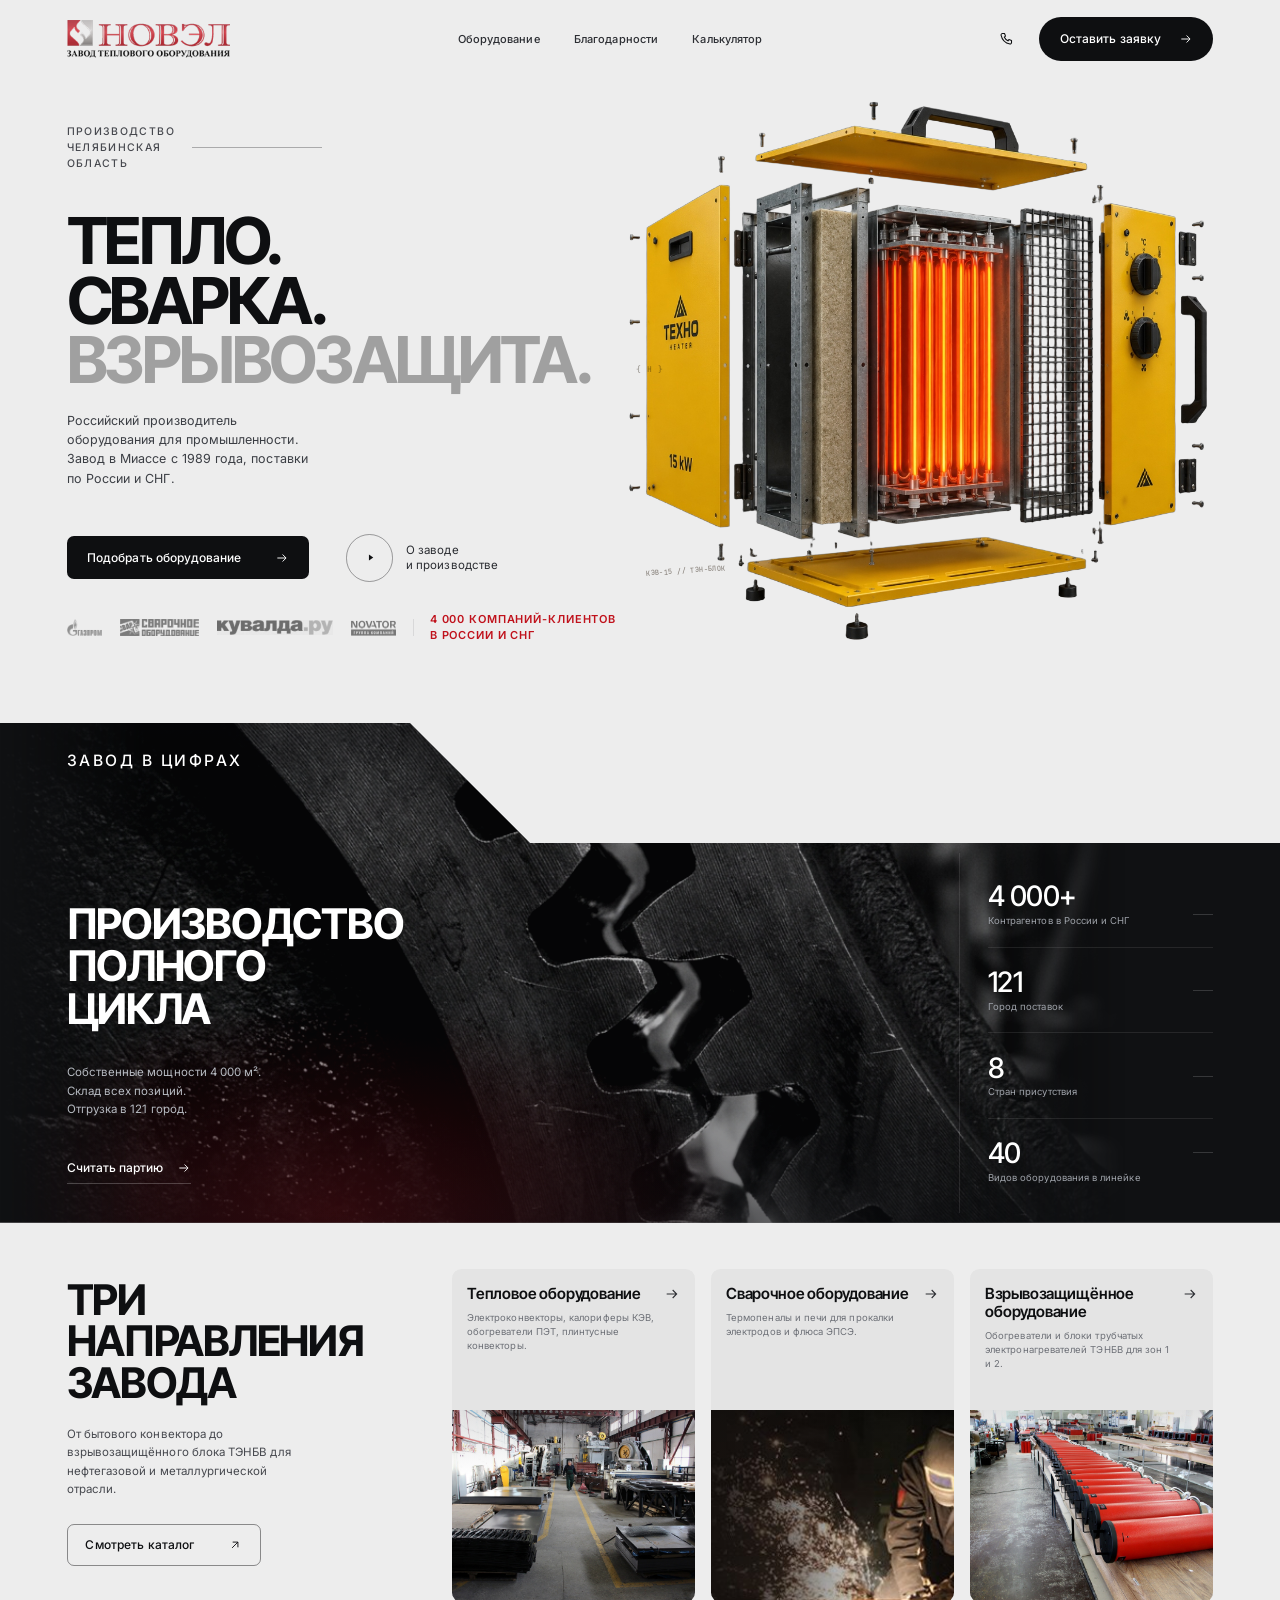
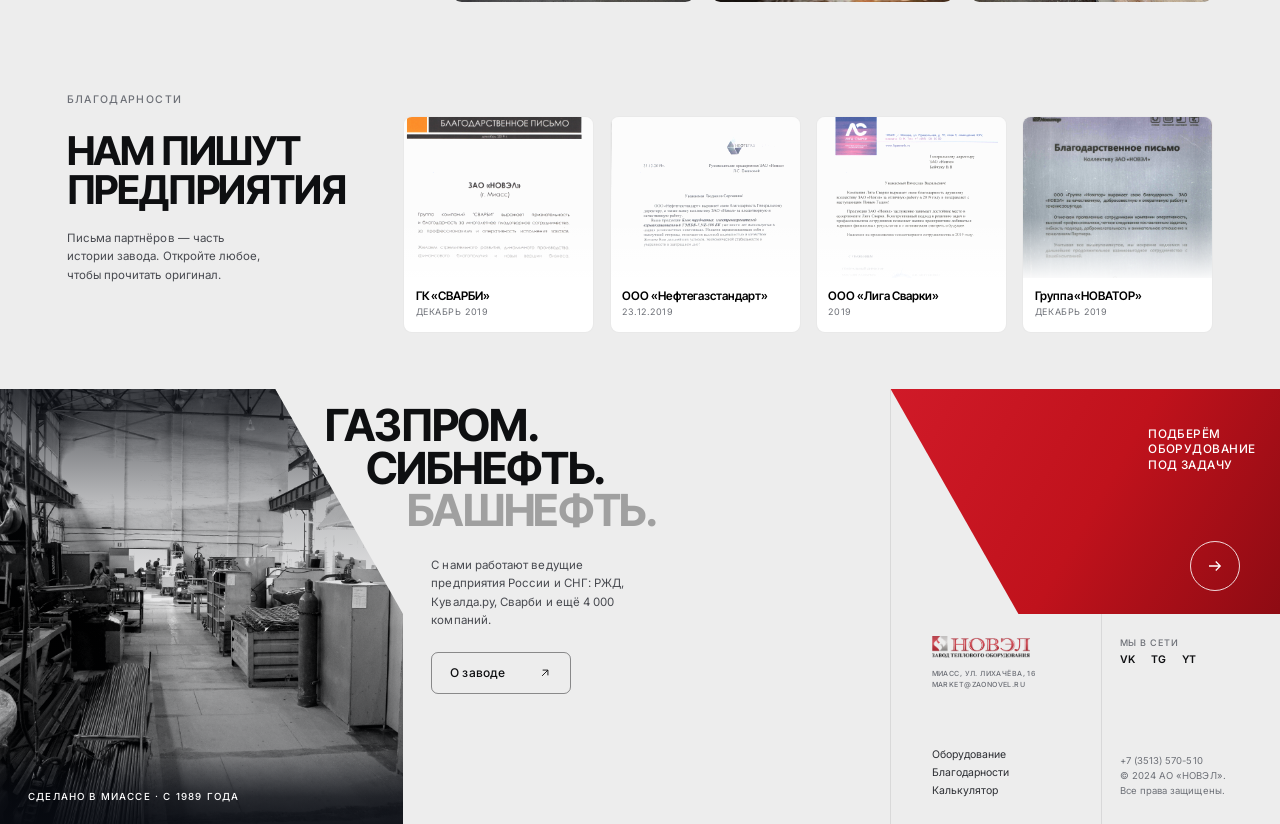
==== commit ed831d2f: "Логотип компании в шапке и подвале обеих страниц - добавлен assets/img/logo-novel.png (родная альфа," ====
--- a/index.html
+++ b/index.html
@@ -19,8 +19,8 @@
   <header class="hdr">
     <div class="hdr__inner shell">
       <a class="brand" href="index.html" aria-label="НОВЭЛ — на главную">
-        <span class="brand__mark">НОВЭЛ</span>
-        <span class="brand__sub">Миасс, Челябинская обл.<br>с 1989 года</span>
+        <img class="brand__logo" src="assets/img/logo-novel.png" width="251" height="57"
+             alt="НОВЭЛ — завод теплового оборудования">
       </a>
 
       <nav class="hdr__nav" aria-label="Основная навигация">
@@ -337,7 +337,8 @@
           <footer class="foot">
             <div class="foot__brand">
               <a class="brand brand--foot" href="index.html">
-                <span class="brand__mark">НОВЭЛ</span>
+                <img class="brand__logo brand__logo--foot" src="assets/img/logo-novel.png" width="251" height="57"
+                     alt="НОВЭЛ — завод теплового оборудования">
                 <span class="brand__sub">Миасс, ул. Лихачёва, 16<br>market@zaonovel.ru</span>
               </a>
               <nav class="foot__nav" aria-label="Навигация в подвале">
--- a/assets/css/index.css
+++ b/assets/css/index.css
@@ -225,25 +225,29 @@
   align-items: center;
   gap: clamp(10px, 0.9vw, 14px);
   flex: none;
-}
-
-.brand__mark {
-  font-family: var(--f-display);
-  font-weight: 800;
-  font-size: clamp(21px, 1.85vw, 27px);
-  letter-spacing: -0.045em;
-  line-height: 0.85;
-  color: var(--ink);
+  max-width: 100%;
+}
+
+.brand__logo {
+  display: block;
+  height: clamp(30px, 2.9vw, 44px);
+  width: auto;
+}
+
+.brand__logo--foot {
+  height: clamp(19px, 1.75vw, 27px);
+  max-width: 100%;
 }
 
 .brand__sub {
-  font-size: clamp(7px, 0.55vw, 8px);
+  font-size: clamp(7px, 0.54vw, 7.5px);
   font-weight: 500;
-  letter-spacing: 0.13em;
-  line-height: 1.4;
+  letter-spacing: 0.06em;
+  line-height: 1.5;
   text-transform: uppercase;
   color: var(--muted);
-  max-width: 152px;
+  max-width: 100%;
+  overflow-wrap: break-word;
 }
 
 .hdr__nav {
@@ -1183,6 +1187,7 @@
 }
 
 .foot__brand {
+  min-width: 0;
   padding: clamp(14px, 1.7vw, 26px) clamp(12px, 1.4vw, 22px) clamp(18px, 2vw, 32px) clamp(6px, 0.8vw, 12px);
   display: flex;
   flex-direction: column;
@@ -1191,13 +1196,17 @@
   gap: clamp(12px, 1.4vw, 22px);
 }
 
-.brand--foot .brand__mark {
-  font-size: clamp(17px, 1.5vw, 22px);
+.brand--foot {
+  flex-direction: column;
+  align-items: flex-start;
+  gap: clamp(8px, 0.85vw, 13px);
+  min-width: 0;
 }
 
 .brand--foot .brand__sub {
-  max-width: 88px;
-}
+  max-width: 100%;
+}
+
 
 .foot__nav {
   display: flex;
@@ -1216,6 +1225,7 @@
 }
 
 .foot__side {
+  min-width: 0;
   padding: clamp(14px, 1.7vw, 26px) clamp(12px, 1.5vw, 24px) clamp(18px, 2vw, 32px) clamp(12px, 1.4vw, 22px);
   border-left: 1px solid var(--line-soft);
   display: flex;
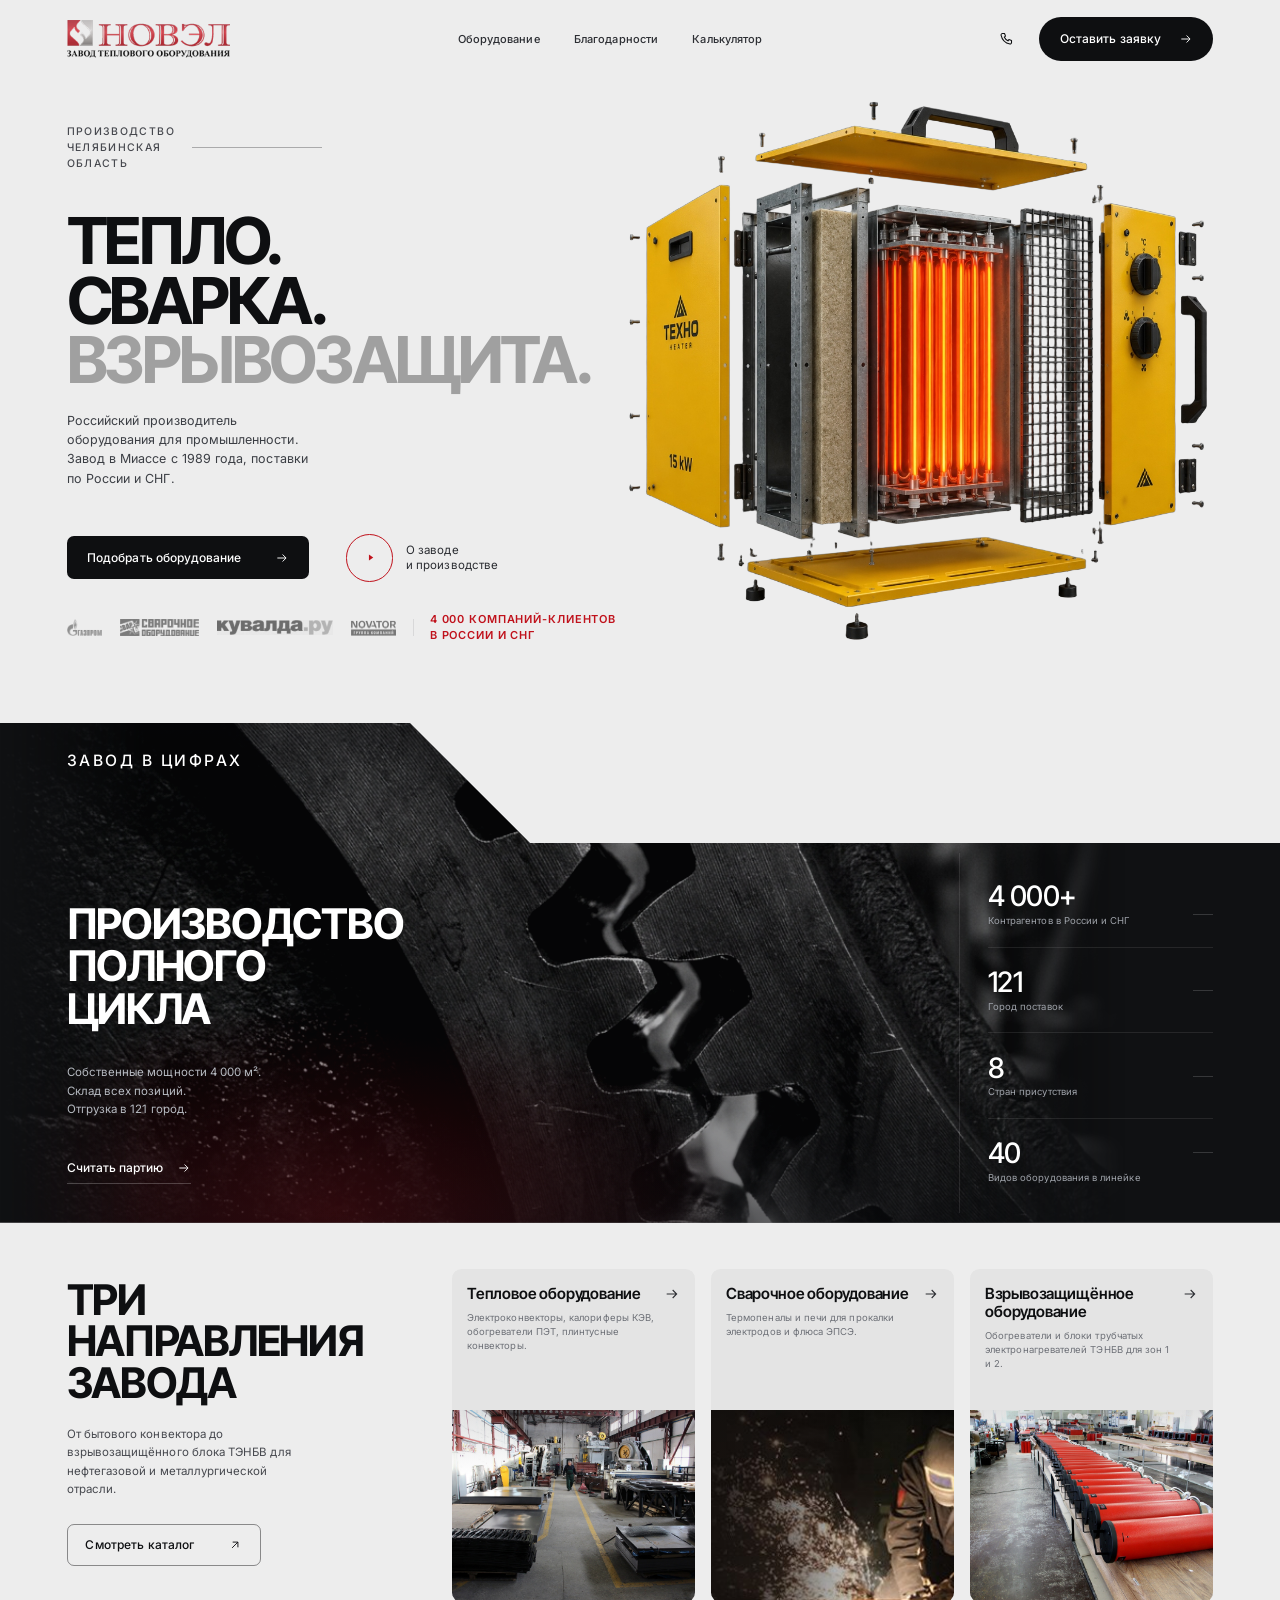
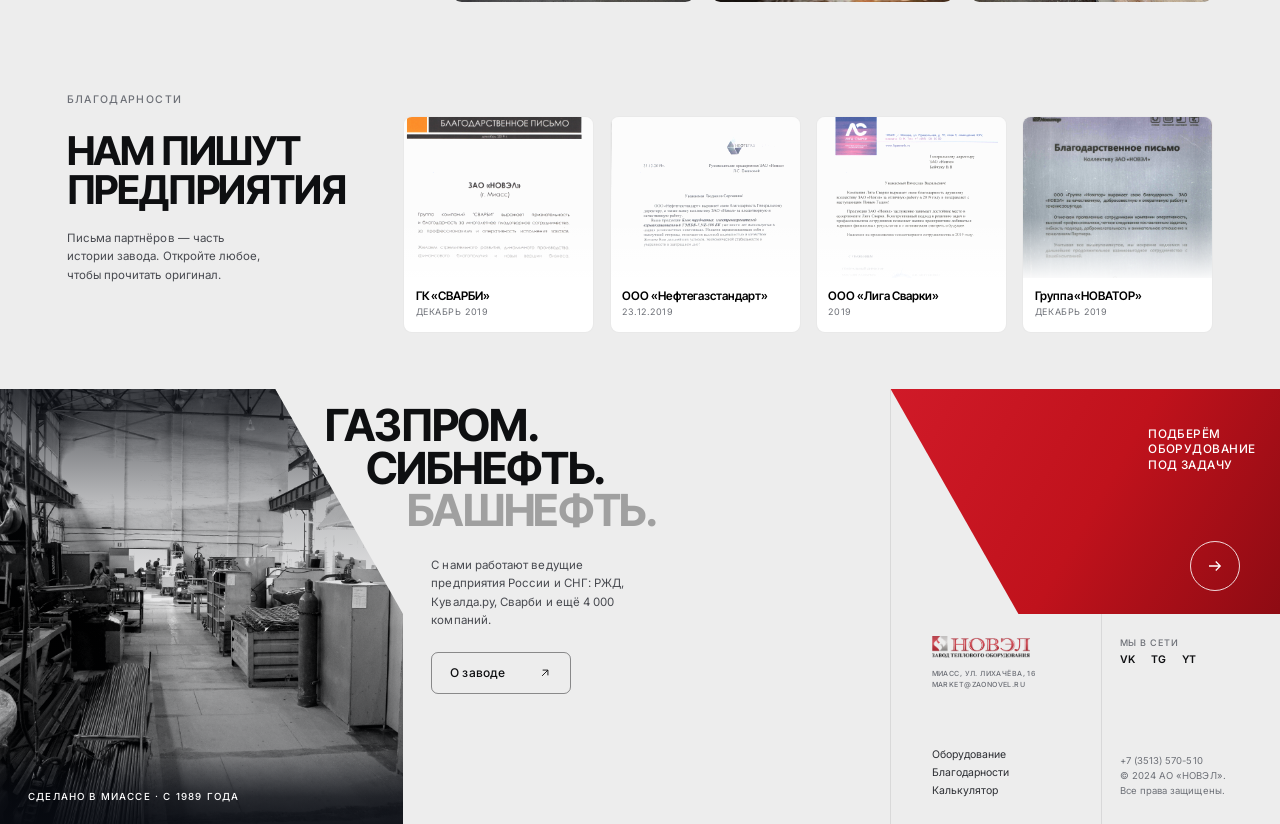
==== commit db6ea698: "Фавикон, адаптивная шапка, вырез маски, обновленные карточки калькулятора и единые формы - Добавлен " ====
--- a/index.html
+++ b/index.html
@@ -6,6 +6,8 @@
   <title>АО «НОВЭЛ» — завод теплового, сварочного и взрывозащищённого оборудования | Миасс</title>
   <meta name="description" content="АО «НОВЭЛ» — российский производитель промышленного оборудования с 1989 года. Завод в Миассе, Челябинская область: электроконвекторы, калориферы КЭВ, обогреватели ПЭТ, термопеналы, печи ЭПСЭ, взрывозащищённые обогреватели и блоки ТЭНБВ.">
   <meta name="theme-color" content="#EDEDED">
+  <link rel="icon" type="image/png" href="assets/img/favicon.png">
+  <link rel="shortcut icon" href="favicon.ico">
   <link rel="preconnect" href="https://fonts.googleapis.com">
   <link rel="preconnect" href="https://fonts.gstatic.com" crossorigin>
   <link rel="stylesheet" href="assets/css/reset.css">
@@ -39,7 +41,20 @@
           <span>Оставить заявку</span>
           <svg class="ico-arrow" viewBox="0 0 24 24" aria-hidden="true"><path d="M4 12h14.5M13 6l6 6-6 6"/></svg>
         </button>
-      </div>
+        <button class="nav-burger" type="button" id="navBurger" aria-label="Открыть меню"
+                aria-expanded="false" aria-controls="mobileMenu">
+          <span></span><span></span><span></span>
+        </button>
+      </div>
+    </div>
+
+    <div class="mmenu" id="mobileMenu" hidden>
+      <nav class="mmenu__nav" aria-label="Мобильная навигация">
+        <a href="#solutions">Оборудование</a>
+        <a href="#reviews">Благодарности</a>
+        <a href="calc.html">Калькулятор</a>
+        <a href="tel:+73513570510" class="mmenu__phone">+7 (3513) 570-510</a>
+      </nav>
     </div>
   </header>
 
@@ -97,8 +112,6 @@
           <div class="hero__unit">
             <img class="hero__heater" src="assets/img/hero-heater-exploded.png" width="1024" height="1024"
                  alt="Взрыв-схема промышленного электрокалорифера НОВЭЛ: корпус, изоляция, блок ТЭНов и панель управления">
-            <span class="hero__tag" aria-hidden="true">КЭВ-15 // ТЭН-БЛОК</span>
-            <span class="hero__brace" aria-hidden="true">{ Н }</span>
           </div>
         </div>
 
@@ -352,9 +365,9 @@
               <div>
                 <p class="foot__label">Мы в сети</p>
                 <div class="foot__socials">
-                  <span>VK</span>
-                  <span>TG</span>
-                  <span>YT</span>
+                  <a href="https://vk.com" target="_blank" rel="noopener">VK</a>
+                  <a href="https://t.me" target="_blank" rel="noopener">TG</a>
+                  <a href="https://youtube.com" target="_blank" rel="noopener">YT</a>
                 </div>
               </div>
               <p class="foot__copy">
@@ -387,7 +400,7 @@
 
       <form class="modal__form" id="leadForm" action="https://formspree.io/f/xbjngpzp" method="POST">
         <label class="field">
-          <span class="field__lbl">Имя *</span>
+          <span class="field__lbl">Ваше имя *</span>
           <input class="field__input" type="text" name="name" placeholder="Константин" required>
         </label>
 
@@ -396,22 +409,21 @@
           <input class="field__input" type="tel" name="phone" placeholder="+7 (___) ___-__-__" required>
         </label>
 
-        <label class="field">
-          <span class="field__lbl">Организация</span>
-          <input class="field__input" type="text" name="company" placeholder="ООО «ПромКомплект»">
+        <label class="field field--wide">
+          <span class="field__lbl">Электронная почта</span>
+          <input class="field__input" type="email" name="email" placeholder="order@company.ru">
         </label>
 
-        <label class="field field--wide">
-          <span class="field__lbl">Задача</span>
-          <textarea class="field__input" name="message" rows="2" placeholder="Маркировка, мощность, условия эксплуатации"></textarea>
+        <label class="modal__check field--wide">
+          <input type="checkbox" required>
+          <span>Ознакомлен с <a href="https://zaonovel.ru/Политика%20конфиденциальности%20АО%20НОВЭЛ.pdf" target="_blank" rel="noopener">политикой конфиденциальности</a></span>
         </label>
 
         <div class="modal__foot">
-          <button class="btn btn--dark" type="submit">
+          <button class="btn btn--accent" type="submit">
             <span>Отправить заявку</span>
             <svg class="ico-arrow" viewBox="0 0 24 24" aria-hidden="true"><path d="M4 12h14.5M13 6l6 6-6 6"/></svg>
           </button>
-          <p class="modal__note">Нажимая кнопку, вы соглашаетесь с обработкой персональных данных.</p>
         </div>
       </form>
     </div>
@@ -429,6 +441,7 @@
     </figure>
   </div>
 
+  <script src="assets/js/nav.js" defer></script>
   <script src="assets/js/home.js" defer></script>
 </body>
 </html>
--- a/assets/css/index.css
+++ b/assets/css/index.css
@@ -156,6 +156,21 @@
   background: var(--accent);
 }
 
+.btn--accent {
+  background: var(--accent);
+  color: #fff;
+  box-shadow: 0 10px 24px -10px rgba(222, 60, 13, 0.5);
+}
+
+.btn--accent:hover {
+  background: var(--accent-2);
+  box-shadow: 0 14px 28px -10px rgba(222, 60, 13, 0.6);
+}
+
+.btn--accent:hover .ico-arrow {
+  transform: translateX(4px);
+}
+
 .btn--dark:hover .ico-arrow,
 .btn--outline:hover .ico-arrow {
   transform: translateX(4px);
@@ -205,12 +220,44 @@
 /* ============================================================
    HEADER
    ============================================================ */
+.hdr-placeholder {
+  display: none;
+  height: var(--hdr-h);
+}
+
+.hdr-placeholder.is-active {
+  display: block;
+}
+
 .hdr {
   position: relative;
   z-index: 40;
   height: var(--hdr-h);
   display: flex;
   align-items: center;
+  transition: transform 0.32s cubic-bezier(0.22, 0.8, 0.24, 1), background-color 0.25s ease, box-shadow 0.25s ease;
+}
+
+.hdr--fixed {
+  position: fixed;
+  top: 0;
+  left: 0;
+  right: 0;
+  z-index: 100;
+  background: rgba(237, 237, 237, 0.94);
+  backdrop-filter: blur(14px);
+  -webkit-backdrop-filter: blur(14px);
+  border-bottom: 1px solid var(--line-soft);
+  box-shadow: 0 4px 20px -8px rgba(0, 0, 0, 0.08);
+  transform: translateY(-100%);
+}
+
+.hdr--fixed.hdr--visible {
+  transform: translateY(0);
+}
+
+.hdr--fixed.hdr--hidden {
+  transform: translateY(-100%);
 }
 
 .hdr__inner {
@@ -303,6 +350,82 @@
   background: rgba(14, 15, 17, 0.06);
 }
 
+.nav-burger {
+  display: none;
+  width: 34px;
+  height: 34px;
+  flex-direction: column;
+  align-items: center;
+  justify-content: center;
+  gap: 5px;
+  border-radius: 50%;
+  color: var(--ink);
+}
+
+.nav-burger span {
+  display: block;
+  width: 18px;
+  height: 1.5px;
+  background: currentColor;
+  transition: transform 0.3s var(--ease), opacity 0.3s var(--ease);
+}
+
+.nav-burger[aria-expanded="true"] span:nth-child(1) {
+  transform: translateY(6.5px) rotate(45deg);
+}
+
+.nav-burger[aria-expanded="true"] span:nth-child(2) {
+  opacity: 0;
+}
+
+.nav-burger[aria-expanded="true"] span:nth-child(3) {
+  transform: translateY(-6.5px) rotate(-45deg);
+}
+
+.mmenu {
+  position: absolute;
+  left: 0;
+  right: 0;
+  top: 100%;
+  z-index: 60;
+  padding: 6px var(--pad) 22px;
+  background: var(--paper);
+  border-top: 1px solid var(--line-soft);
+  border-bottom: 1px solid var(--line-soft);
+  box-shadow: 0 26px 40px -30px rgba(0, 0, 0, 0.35);
+}
+
+.mmenu[hidden] {
+  display: none;
+}
+
+.mmenu__nav {
+  display: grid;
+}
+
+.mmenu__nav a {
+  padding: clamp(13px, 3.4vw, 18px) 0;
+  border-bottom: 1px solid var(--line-soft);
+  font-family: var(--f-display);
+  font-size: clamp(17px, 4.6vw, 22px);
+  font-weight: 600;
+  letter-spacing: -0.02em;
+  text-transform: uppercase;
+  color: var(--ink);
+}
+
+.mmenu__nav a:hover {
+  color: var(--accent);
+}
+
+.mmenu__phone {
+  border-bottom: 0 !important;
+  color: var(--accent) !important;
+  font-family: var(--f-body) !important;
+  font-size: clamp(13px, 3.4vw, 15px) !important;
+  letter-spacing: 0 !important;
+}
+
 .icon-btn svg {
   width: 17px;
   height: 17px;
@@ -404,24 +527,26 @@
   width: clamp(42px, 3.7vw, 55px);
   height: clamp(42px, 3.7vw, 55px);
   border-radius: 50%;
-  border: 1px solid rgba(14, 15, 17, 0.38);
+  border: 1.5px solid var(--accent);
+  background: transparent;
   display: grid;
   place-items: center;
-  transition: background-color 0.3s var(--ease), border-color 0.3s var(--ease);
+  transition: background-color 0.3s var(--ease), border-color 0.3s var(--ease), transform 0.3s var(--ease);
 }
 
 .play__circle svg {
   width: 15px;
   height: 15px;
-  fill: var(--ink);
+  fill: var(--accent);
   stroke: none;
   margin-left: 2px;
   transition: fill 0.3s var(--ease);
 }
 
 .play:hover .play__circle {
-  background: var(--ink);
-  border-color: var(--ink);
+  background: var(--accent);
+  border-color: var(--accent);
+  transform: scale(1.06);
 }
 
 .play:hover .play__circle svg {
@@ -1404,6 +1529,27 @@
   border-color: var(--ink);
 }
 
+.modal__check {
+  display: flex;
+  align-items: flex-start;
+  gap: 10px;
+  font-size: 11px;
+  line-height: 1.45;
+  color: var(--muted);
+  cursor: pointer;
+  user-select: none;
+}
+
+.modal__check input {
+  margin-top: 2px;
+  accent-color: var(--accent);
+  cursor: pointer;
+}
+
+.modal__check a {
+  border-bottom: 1px solid var(--line);
+}
+
 .modal__foot {
   grid-column: 1 / -1;
   display: flex;
@@ -1451,6 +1597,10 @@
     display: none;
   }
 
+  .nav-burger {
+    display: flex;
+  }
+
   .hero {
     padding-bottom: clamp(40px, 9vw, 76px);
   }
@@ -1480,9 +1630,9 @@
   }
 
   .hero__actions {
-    order: 3;
+    order: 4;
     margin-top: clamp(18px, 4.2vw, 28px);
-    flex-wrap: nowrap;
+    flex-wrap: wrap;
     gap: clamp(10px, 2.4vw, 16px);
   }
 
@@ -1493,7 +1643,7 @@
   }
 
   .hero__visual {
-    order: 4;
+    order: 3;
     margin-top: clamp(22px, 5.5vw, 36px);
   }
 
@@ -1526,12 +1676,23 @@
     display: none;
   }
 
+  .focus__bg {
+    background-position: 50% 65%;
+    background-size: cover;
+    opacity: 0.75;
+    -webkit-mask-image: none;
+    mask-image: none;
+  }
+
   .focus__metrics {
     order: 2;
     border-left: 0;
     border-top: 1px solid var(--line-dark-soft);
-    padding: 10px var(--pad) 6px;
+    padding: 16px var(--pad) 14px;
     align-self: stretch;
+    background: rgba(16, 17, 19, 0.42);
+    backdrop-filter: blur(8px);
+    -webkit-backdrop-filter: blur(8px);
   }
 
   .sol {
@@ -1599,18 +1760,26 @@
   }
 
   .close__grid {
+    --cgap: clamp(10px, 2.6vw, 18px);
     grid-template-columns: minmax(0, 1fr) minmax(0, 1fr);
     grid-template-areas:
       "media media"
       "cta   red"
       "foot  foot";
-    column-gap: clamp(10px, 2.6vw, 18px);
+    column-gap: var(--cgap);
   }
 
   .close__media {
     grid-area: media;
     min-height: clamp(250px, 56vw, 340px);
-    clip-path: polygon(0 0, 100% 0, 100% 100%, var(--mcut) 100%, 0 calc(100% - var(--mcut)));
+    clip-path: polygon(
+      0 0,
+      100% 0,
+      100% 100%,
+      calc(50% + var(--cgap) / 2) 100%,
+      calc(50% + var(--cgap) / 2 - var(--mcut)) calc(100% - var(--mcut)),
+      0 calc(100% - var(--mcut))
+    );
   }
 
   /* подпись уходит наверх — снизу её срезал бы вырез */
@@ -1623,8 +1792,10 @@
 
   .close__cta {
     grid-area: cta;
-    margin-top: 0;
-    padding: clamp(10px, 2.6vw, 16px) clamp(4px, 1vw, 10px) clamp(18px, 4.4vw, 26px) var(--pad);
+    position: relative;
+    z-index: 5;
+    margin-top: calc(-1 * var(--mcut) + 4px);
+    padding: clamp(6px, 1.5vw, 12px) clamp(4px, 1vw, 10px) clamp(18px, 4.4vw, 26px) var(--pad);
   }
 
   .close__title {
